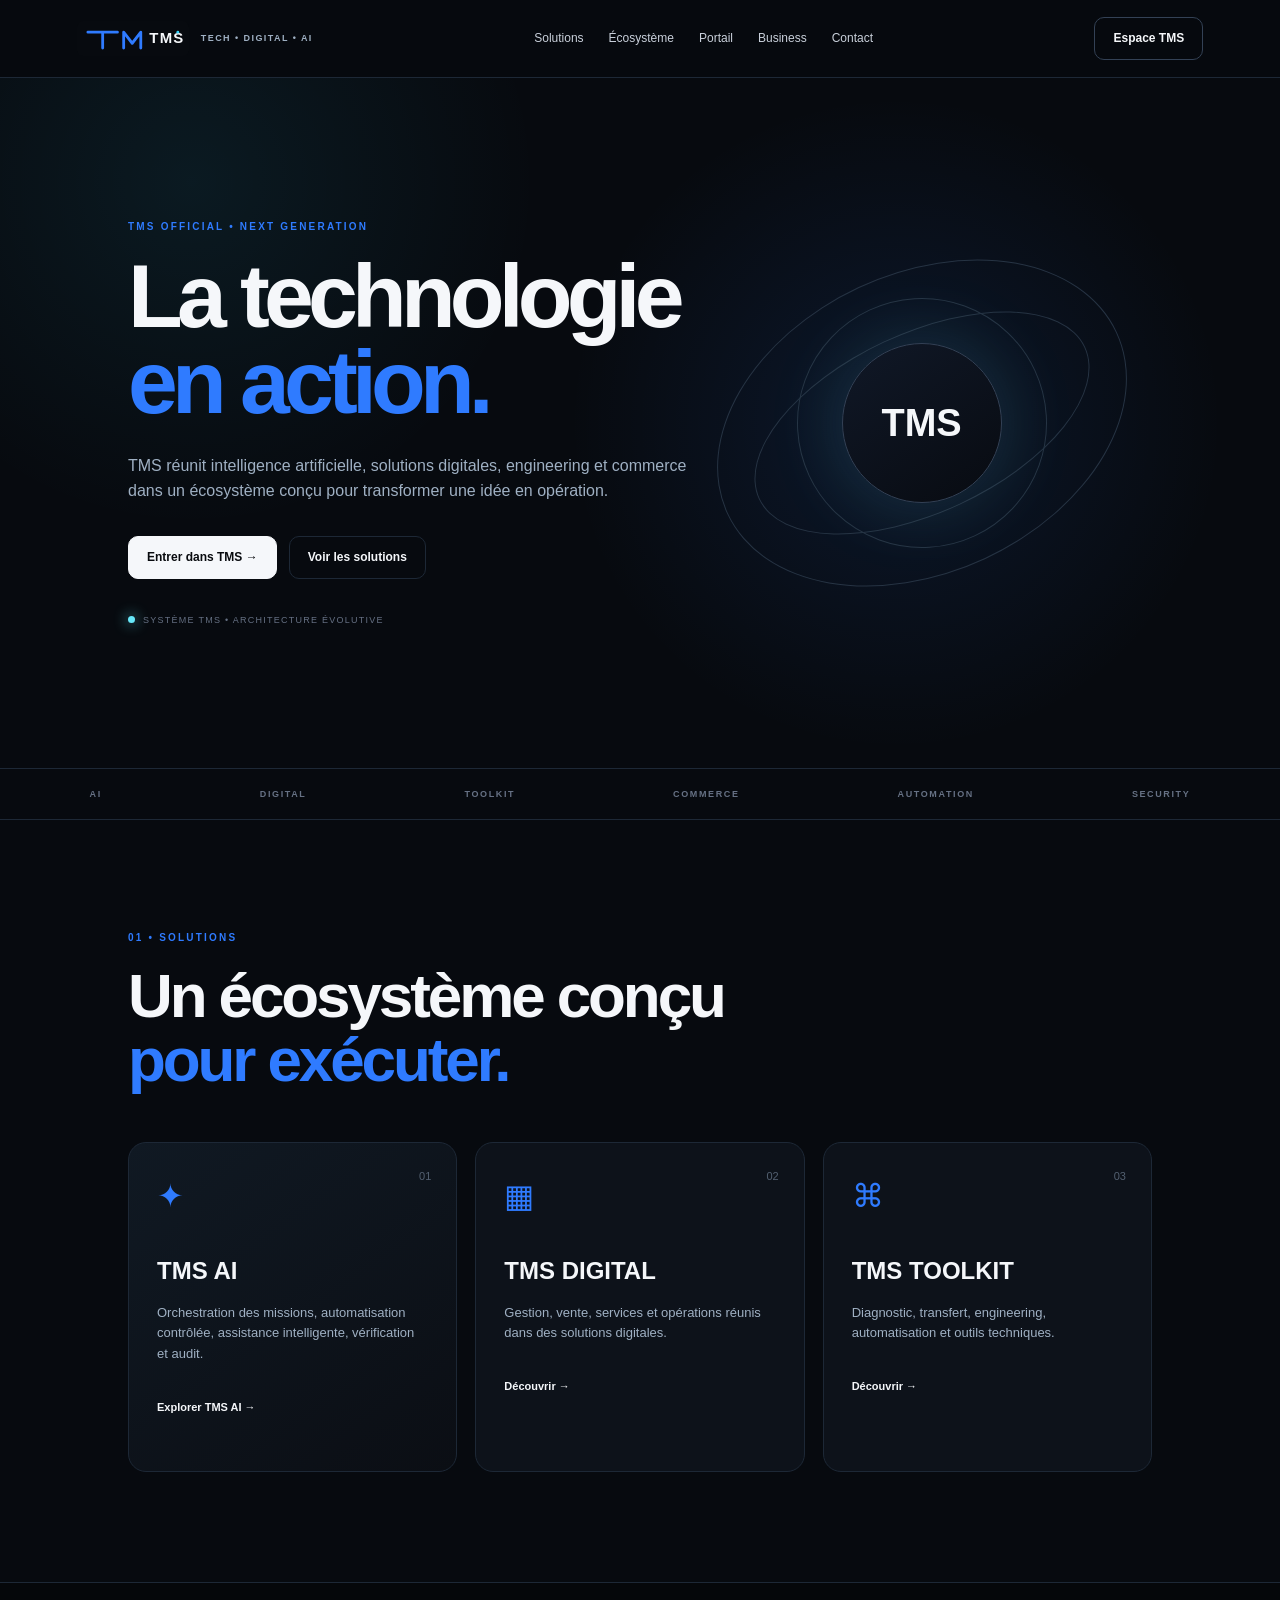
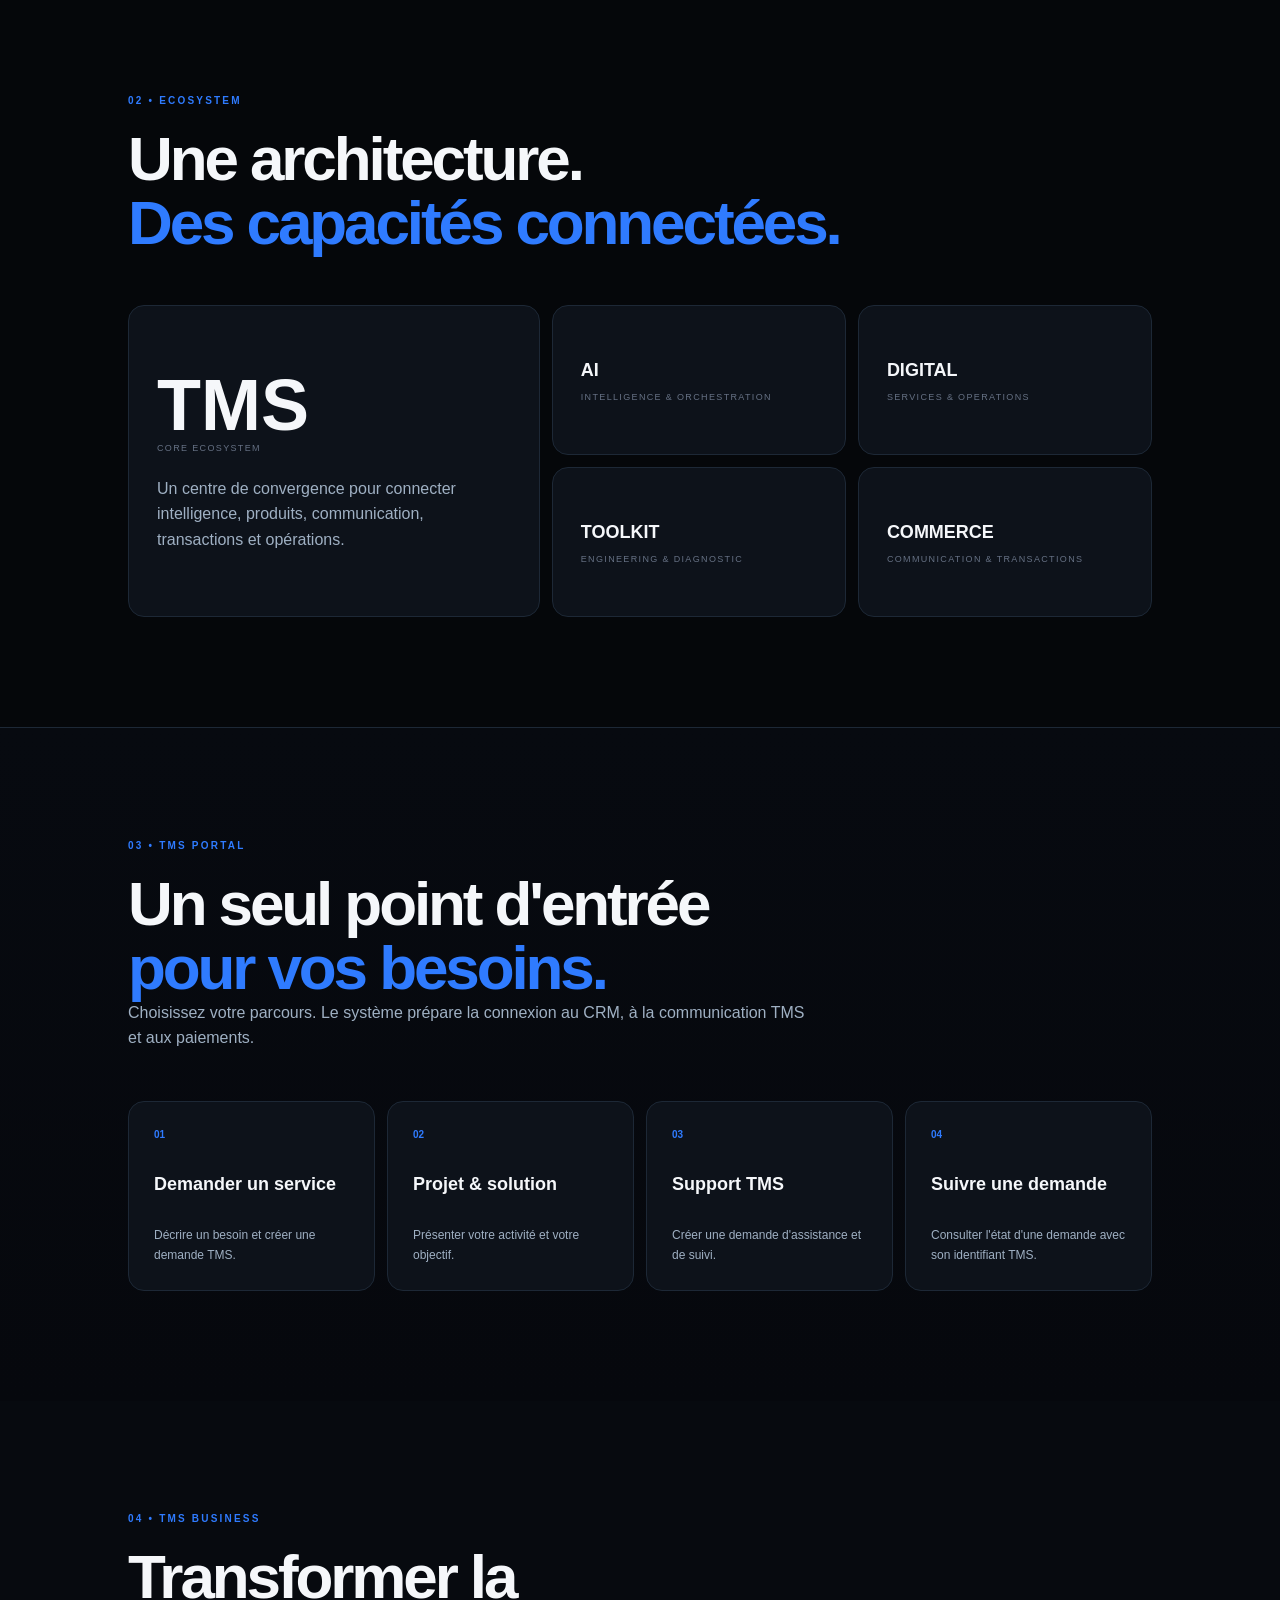
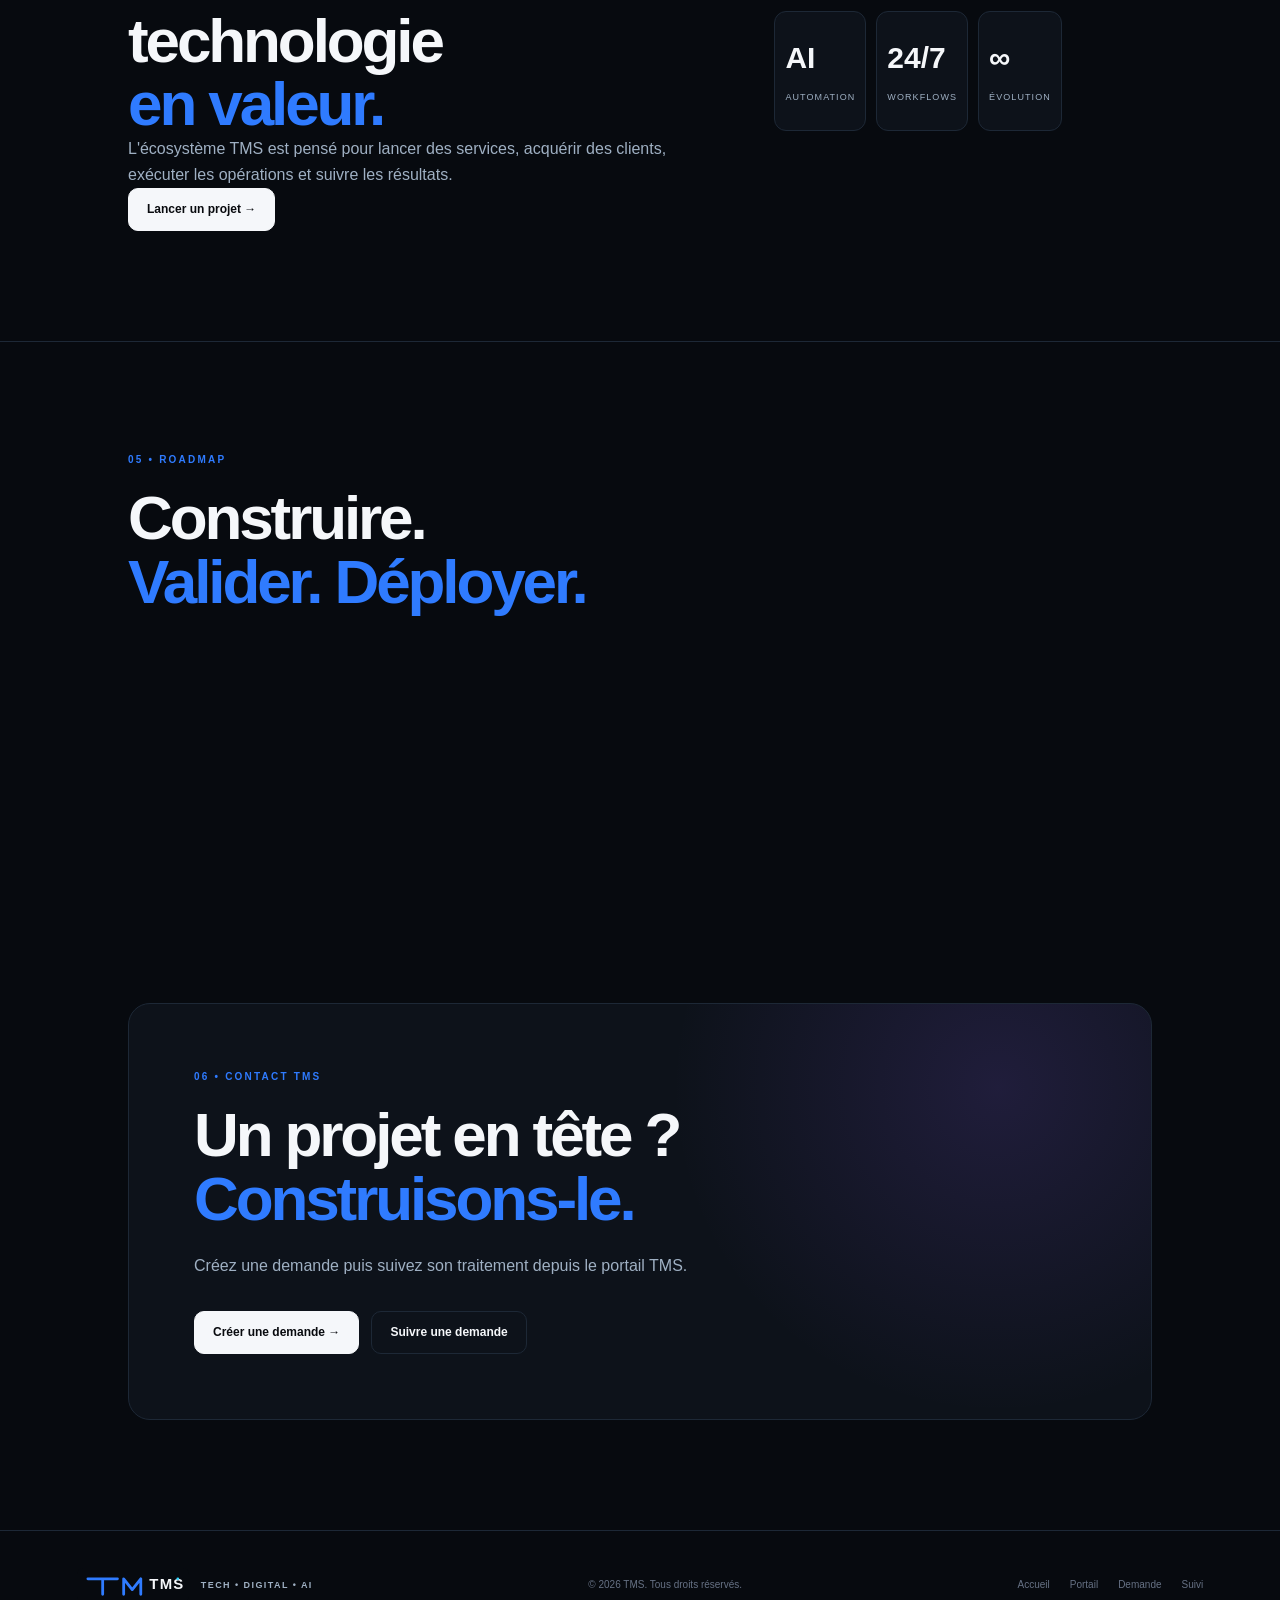
==== index.html @ e212b4f7 "Publish TMS public website" ====
<!doctype html>
<html lang="fr">
<head><meta charset="utf-8"><meta name="viewport" content="width=device-width,initial-scale=1"><meta name="description" content="TMS — technologie, intelligence artificielle, digital et opérations."><title>TMS — Official Technology Ecosystem</title><link rel="icon" href="assets/brand/tms-logo.svg" type="image/svg+xml"><link rel="stylesheet" href="css/style.css"></head>
<body>
<header class="topbar" id="top"><a class="brand" href="#accueil"><img class="brand-logo" src="assets/brand/tms-logo.svg" alt="TMS"><small>TECH • DIGITAL • AI</small></a><button class="menu" aria-label="Menu">☰</button><nav><a href="#solutions">Solutions</a><a href="#ecosystem">Écosystème</a><a href="#portal">Portail</a><a href="#business">Business</a><a href="#contact">Contact</a></nav><a class="nav-cta" href="#portal">Espace TMS</a></header>
<main>
<section id="accueil" class="hero"><div class="hero-copy"><p class="eyebrow">TMS OFFICIAL • NEXT GENERATION</p><h1>La technologie<br><em>en action.</em></h1><p class="lead">TMS réunit intelligence artificielle, solutions digitales, engineering et commerce dans un écosystème conçu pour transformer une idée en opération.</p><div class="actions"><a class="btn primary" href="#portal">Entrer dans TMS →</a><a class="btn ghost" href="#solutions">Voir les solutions</a></div><div class="status"><span></span>SYSTÈME TMS • ARCHITECTURE ÉVOLUTIVE</div></div><div class="orb"><div class="orb-core">TMS</div><div class="ring r1"></div><div class="ring r2"></div><div class="ring r3"></div></div></section>
<section class="ticker"><span>AI</span><span>DIGITAL</span><span>TOOLKIT</span><span>COMMERCE</span><span>AUTOMATION</span><span>SECURITY</span></section>
<section id="solutions" class="section"><div class="section-head"><p class="eyebrow">01 • SOLUTIONS</p><h2>Un écosystème conçu<br><em>pour exécuter.</em></h2></div><div class="cards"><article class="card featured"><span class="num">01</span><div class="icon">✦</div><h3>TMS AI</h3><p>Orchestration des missions, automatisation contrôlée, assistance intelligente, vérification et audit.</p><a href="#contact">Explorer TMS AI →</a></article><article class="card"><span class="num">02</span><div class="icon">▦</div><h3>TMS DIGITAL</h3><p>Gestion, vente, services et opérations réunis dans des solutions digitales.</p><a href="#contact">Découvrir →</a></article><article class="card"><span class="num">03</span><div class="icon">⌘</div><h3>TMS TOOLKIT</h3><p>Diagnostic, transfert, engineering, automatisation et outils techniques.</p><a href="#contact">Découvrir →</a></article></div></section>
<section id="ecosystem" class="section dark-section"><div class="section-head"><p class="eyebrow">02 • ECOSYSTEM</p><h2>Une architecture.<br><em>Des capacités connectées.</em></h2></div><div class="ecosystem-grid"><div class="eco-main"><strong>TMS</strong><span>CORE ECOSYSTEM</span><p>Un centre de convergence pour connecter intelligence, produits, communication, transactions et opérations.</p></div><div class="eco-item"><b>AI</b><span>INTELLIGENCE & ORCHESTRATION</span></div><div class="eco-item"><b>DIGITAL</b><span>SERVICES & OPERATIONS</span></div><div class="eco-item"><b>TOOLKIT</b><span>ENGINEERING & DIAGNOSTIC</span></div><div class="eco-item"><b>COMMERCE</b><span>COMMUNICATION & TRANSACTIONS</span></div></div></section>
<section id="portal" class="section portal"><div class="section-head"><p class="eyebrow">03 • TMS PORTAL</p><h2>Un seul point d'entrée<br><em>pour vos besoins.</em></h2><p class="lead">Choisissez votre parcours. Le système prépare la connexion au CRM, à la communication TMS et aux paiements.</p></div><div class="portal-grid"><a class="portal-card" href="request.html"><b>01</b><strong>Demander un service</strong><span>Décrire un besoin et créer une demande TMS.</span></a><a class="portal-card" href="request.html"><b>02</b><strong>Projet & solution</strong><span>Présenter votre activité et votre objectif.</span></a><a class="portal-card" href="request.html"><b>03</b><strong>Support TMS</strong><span>Créer une demande d'assistance et de suivi.</span></a><a class="portal-card" href="status.html"><b>04</b><strong>Suivre une demande</strong><span>Consulter l'état d'une demande avec son identifiant TMS.</span></a></div></section>
<section id="business" class="section business"><div><p class="eyebrow">04 • TMS BUSINESS</p><h2>Transformer la technologie<br><em>en valeur.</em></h2><p class="lead">L'écosystème TMS est pensé pour lancer des services, acquérir des clients, exécuter les opérations et suivre les résultats.</p><a class="btn primary" href="request.html">Lancer un projet →</a></div><div class="metrics"><div><strong>AI</strong><span>Automation</span></div><div><strong>24/7</strong><span>Workflows</span></div><div><strong>∞</strong><span>Évolution</span></div></div></section>
<section class="section roadmap"><div class="section-head"><p class="eyebrow">05 • ROADMAP</p><h2>Construire.<br><em>Valider. Déployer.</em></h2></div><div class="steps"><div><b>01</b><strong>Connecter</strong><span>Produits, services et canaux.</span></div><div><b>02</b><strong>Automatiser</strong><span>Workflows et exécution contrôlée.</span></div><div><b>03</b><strong>Monétiser</strong><span>Offres, transactions et suivi.</span></div><div><b>04</b><strong>Évoluer</strong><span>Nouvelles capacités TMS.</span></div></div></section>
<section id="contact" class="contact section"><div class="contact-box"><p class="eyebrow">06 • CONTACT TMS</p><h2>Un projet en tête ?<br><em>Construisons-le.</em></h2><p>Créez une demande puis suivez son traitement depuis le portail TMS.</p><div class="actions"><a class="btn primary" href="request.html">Créer une demande →</a><a class="btn ghost" href="status.html">Suivre une demande</a></div></div></section>
</main>
<footer><div class="brand"><img class="brand-logo" src="assets/brand/tms-logo.svg" alt="TMS"><small>TECH • DIGITAL • AI</small></div><p>© 2026 TMS. Tous droits réservés.</p><div><a href="#accueil">Accueil</a><a href="#portal">Portail</a><a href="request.html">Demande</a><a href="status.html">Suivi</a></div></footer><script src="js/app.js"></script>
</body></html>
---- css/style.css ----
:root{--bg:#070a0f;--panel:#0d121a;--text:#f5f7fa;--muted:#9fb0c3;--line:#1d2836;--accent:#2f7bff;--active:#35d6ff;--purple:#536da8}
*{box-sizing:border-box;margin:0;padding:0}html{scroll-behavior:smooth}body{font-family:Inter,Arial,sans-serif;background:var(--bg);color:var(--text);line-height:1.6}a{color:inherit;text-decoration:none}.topbar{height:78px;display:flex;align-items:center;justify-content:space-between;padding:0 6vw;border-bottom:1px solid var(--line);position:sticky;top:0;background:rgba(7,10,15,.92);backdrop-filter:blur(18px);z-index:20}.brand{display:flex;align-items:center;gap:12px;font-weight:800}.brand:before{content:'';width:34px;height:34px;border:1px solid var(--accent);border-radius:9px;background:linear-gradient(135deg,var(--accent),var(--active));box-shadow:0 0 20px rgba(47,123,255,.18)}.brand span{font-size:28px;letter-spacing:-.06em}.brand small{font-size:9px;color:var(--muted);letter-spacing:.16em}nav{display:flex;gap:25px;font-size:12px;color:#c9d0db}nav a:hover{color:var(--accent)}.nav-cta,.btn{border:1px solid var(--line);padding:11px 18px;border-radius:10px;font-size:12px;font-weight:700}.nav-cta{border-color:#334155}.menu{display:none;background:none;border:0;color:white;font-size:24px;cursor:pointer}.hero{min-height:690px;display:grid;grid-template-columns:1.1fr .9fr;align-items:center;padding:80px 10vw;overflow:hidden;background:radial-gradient(circle at 70% 50%,rgba(47,123,255,.12),transparent 34%),radial-gradient(circle at 15% 15%,rgba(53,214,255,.08),transparent 28%)}.eyebrow{font-size:10px;font-weight:800;letter-spacing:.22em;color:var(--accent);margin-bottom:18px}.hero h1{font-size:clamp(54px,7vw,94px);line-height:.96;letter-spacing:-.065em;margin-bottom:28px}.hero h1 em,h2 em{font-style:normal;color:var(--accent)}.lead{max-width:680px;color:var(--muted);font-size:16px}.actions{display:flex;gap:12px;margin-top:32px}.btn{display:inline-block}.primary{background:var(--text);color:#080a0e;border-color:var(--text)}.ghost{color:var(--text)}.status{margin-top:34px;color:#667184;font-size:9px;letter-spacing:.14em}.status span{display:inline-block;width:7px;height:7px;border-radius:50%;background:#67e8f9;margin-right:8px;box-shadow:0 0 14px #67e8f9}.orb{height:430px;position:relative;display:grid;place-items:center}.orb-core{width:160px;height:160px;border-radius:50%;display:grid;place-items:center;background:linear-gradient(145deg,#101827,#080b11);border:1px solid #334155;box-shadow:0 0 80px rgba(103,232,249,.16);font-size:38px;font-weight:800;z-index:3}.ring{position:absolute;border:1px solid #263343;border-radius:50%;transform:rotate(-25deg)}.r1{width:250px;height:250px}.r2{width:360px;height:180px}.r3{width:430px;height:300px}.ticker{border-block:1px solid var(--line);padding:18px 7vw;display:flex;justify-content:space-between;color:#667184;font-size:9px;font-weight:800;letter-spacing:.18em}.section{padding:110px 10vw}.section-head{margin-bottom:50px}.section h2{font-size:clamp(38px,5vw,62px);line-height:1.03;letter-spacing:-.05em}.cards{display:grid;grid-template-columns:repeat(3,1fr);gap:18px}.card{min-height:330px;padding:28px;border:1px solid var(--line);background:var(--panel);border-radius:18px;position:relative;transition:.25s}.card:hover,.portal-card:hover{transform:translateY(-6px);border-color:#3b4a5e}.card.featured{background:linear-gradient(145deg,#101923,#0b0e14)}.num{position:absolute;right:25px;top:25px;color:#536071;font-size:11px}.icon{font-size:32px;color:var(--accent);margin-bottom:30px}.card h3{font-size:24px;margin-bottom:12px}.card p{color:var(--muted);font-size:13px;margin-bottom:28px}.card a{font-size:11px;font-weight:700}.dark-section{background:#05070a;border-block:1px solid var(--line)}.ecosystem-grid{display:grid;grid-template-columns:1.4fr 1fr 1fr;gap:12px}.eco-main,.eco-item{border:1px solid var(--line);background:var(--panel);padding:28px;border-radius:16px;min-height:150px}.eco-main{grid-row:span 2;display:flex;flex-direction:column;justify-content:center}.eco-main strong{font-size:72px;line-height:1}.eco-main span,.eco-item span{font-size:9px;letter-spacing:.15em;color:#667184}.eco-main p{color:var(--muted);margin-top:20px}.eco-item{display:flex;flex-direction:column;justify-content:center}.eco-item b{font-size:18px;margin-bottom:5px}.portal{background:linear-gradient(180deg,#070a10,#06080d)}.portal-grid{display:grid;grid-template-columns:repeat(4,1fr);gap:12px}.portal-card{min-height:190px;padding:25px;border:1px solid var(--line);border-radius:16px;background:var(--panel);display:flex;flex-direction:column;justify-content:space-between;transition:.25s}.portal-card b{font-size:10px;color:var(--accent)}.portal-card strong{font-size:18px}.portal-card span{font-size:12px;color:var(--muted)}
.business{display:grid;grid-template-columns:1.2fr .8fr;gap:80px;align-items:center}.metrics{display:grid;grid-template-columns:repeat(3,1fr);gap:10px}.metrics div{padding:25px 10px;border-top:1px solid var(--line)}.metrics strong{display:block;font-size:30px}.metrics span,.steps span{font-size:9px;color:var(--muted);text-transform:uppercase;letter-spacing:.12em}.roadmap{border-top:1px solid var(--line)}.steps{display:grid;grid-template-columns:repeat(4,1fr);gap:12px}.steps div{min-height:160px;padding:24px;border:1px solid var(--line);border-radius:15px;background:var(--panel);display:flex;flex-direction:column;justify-content:space-between}.steps b{color:var(--accent);font-size:11px}.steps strong{font-size:20px}.contact{padding-top:70px}.contact-box{border:1px solid var(--line);border-radius:22px;padding:65px;background:radial-gradient(circle at 85% 20%,rgba(139,92,246,.15),transparent 35%),var(--panel)}.contact-box p:not(.eyebrow){max-width:650px;color:var(--muted);margin:22px 0 4px}footer{border-top:1px solid var(--line);padding:35px 6vw;display:flex;align-items:center;justify-content:space-between;color:#667184;font-size:10px}footer div:last-child{display:flex;gap:20px}@media(max-width:950px){nav{gap:14px}.portal-grid{grid-template-columns:repeat(2,1fr)}}@media(max-width:850px){.topbar{padding:0 5vw}.menu{display:block}nav,.nav-cta{display:none}.hero{grid-template-columns:1fr;padding:65px 7vw;min-height:auto}.orb{height:320px;order:-1}.orb-core{width:125px;height:125px;font-size:30px}.r1{width:190px;height:190px}.r2{width:280px;height:140px}.r3{width:330px;height:220px}.ticker{overflow:hidden;gap:30px;justify-content:flex-start;white-space:nowrap}.section{padding:80px 7vw}.cards,.ecosystem-grid,.business,.steps,.portal-grid{grid-template-columns:1fr}.eco-main{grid-row:auto}.metrics{margin-top:20px}.contact-box{padding:40px 28px}footer{flex-direction:column;gap:20px;text-align:center}}.scroll-progress{position:fixed;top:0;left:0;height:2px;width:0;background:var(--accent);z-index:100;box-shadow:0 0 12px rgba(103,232,249,.7)}.card,.eco-item,.eco-main,.portal-card,.steps div,.contact-box{opacity:0;transform:translateY(18px);transition:opacity .6s ease,transform .6s ease}.visible{opacity:1;transform:translateY(0)}.request-page{max-width:980px;margin:auto;min-height:calc(100vh - 78px)}.request-page h1{font-size:clamp(48px,7vw,80px);line-height:.98;letter-spacing:-.06em;margin-bottom:22px}.request-form{max-width:700px;display:grid;gap:18px}.request-form label{display:grid;gap:8px;color:#cbd5e1;font-size:12px;font-weight:700}.request-form input,.request-form select,.request-form textarea{width:100%;border:1px solid var(--line);background:#090d14;color:var(--text);border-radius:12px;padding:14px;font:inherit;outline:none}.request-form input:focus,.request-form select:focus,.request-form textarea:focus{border-color:var(--accent)}.request-form button{justify-self:start;cursor:pointer}.form-status{min-height:24px;color:var(--muted);font-size:12px}.form-status.success{color:var(--accent)}.portal-card p{color:var(--muted);font-size:12px;margin:8px 0}.portal-card small{color:#667184;font-size:9px}
.form-card{border:1px solid var(--line);background:var(--panel);border-radius:16px;padding:24px;display:grid;gap:16px}.form-card label{display:grid;gap:8px;color:#cbd5e1;font-size:12px;font-weight:700}.form-card input{width:100%;border:1px solid var(--line);background:#090d14;color:var(--text);border-radius:12px;padding:14px;font:inherit;outline:none}.form-card input:focus{border-color:var(--accent)}.form-card button{justify-self:start;cursor:pointer}.form-card p{color:var(--muted);font-size:12px;min-height:20px}
.metrics{grid-template-columns:repeat(6,1fr)}.metrics div{padding:22px 10px;border:1px solid var(--line);border-radius:12px;background:var(--panel)}.mission-proof{font-size:10px}.proof{display:block;white-space:pre-wrap;max-height:260px;overflow:auto;color:#9fb0c3;font:10px/1.5 ui-monospace,SFMono-Regular,Consolas,monospace;background:#070a0f;border:1px solid var(--line);border-radius:10px;padding:12px;min-height:0}.mission-proof+.proof:empty{display:none}@media(max-width:950px){.metrics{grid-template-columns:repeat(3,1fr)}}@media(max-width:600px){.metrics{grid-template-columns:repeat(2,1fr)}}
.brand:before{display:none!important}.brand-logo{width:112px;height:38px;object-fit:contain;display:block;border-radius:8px}
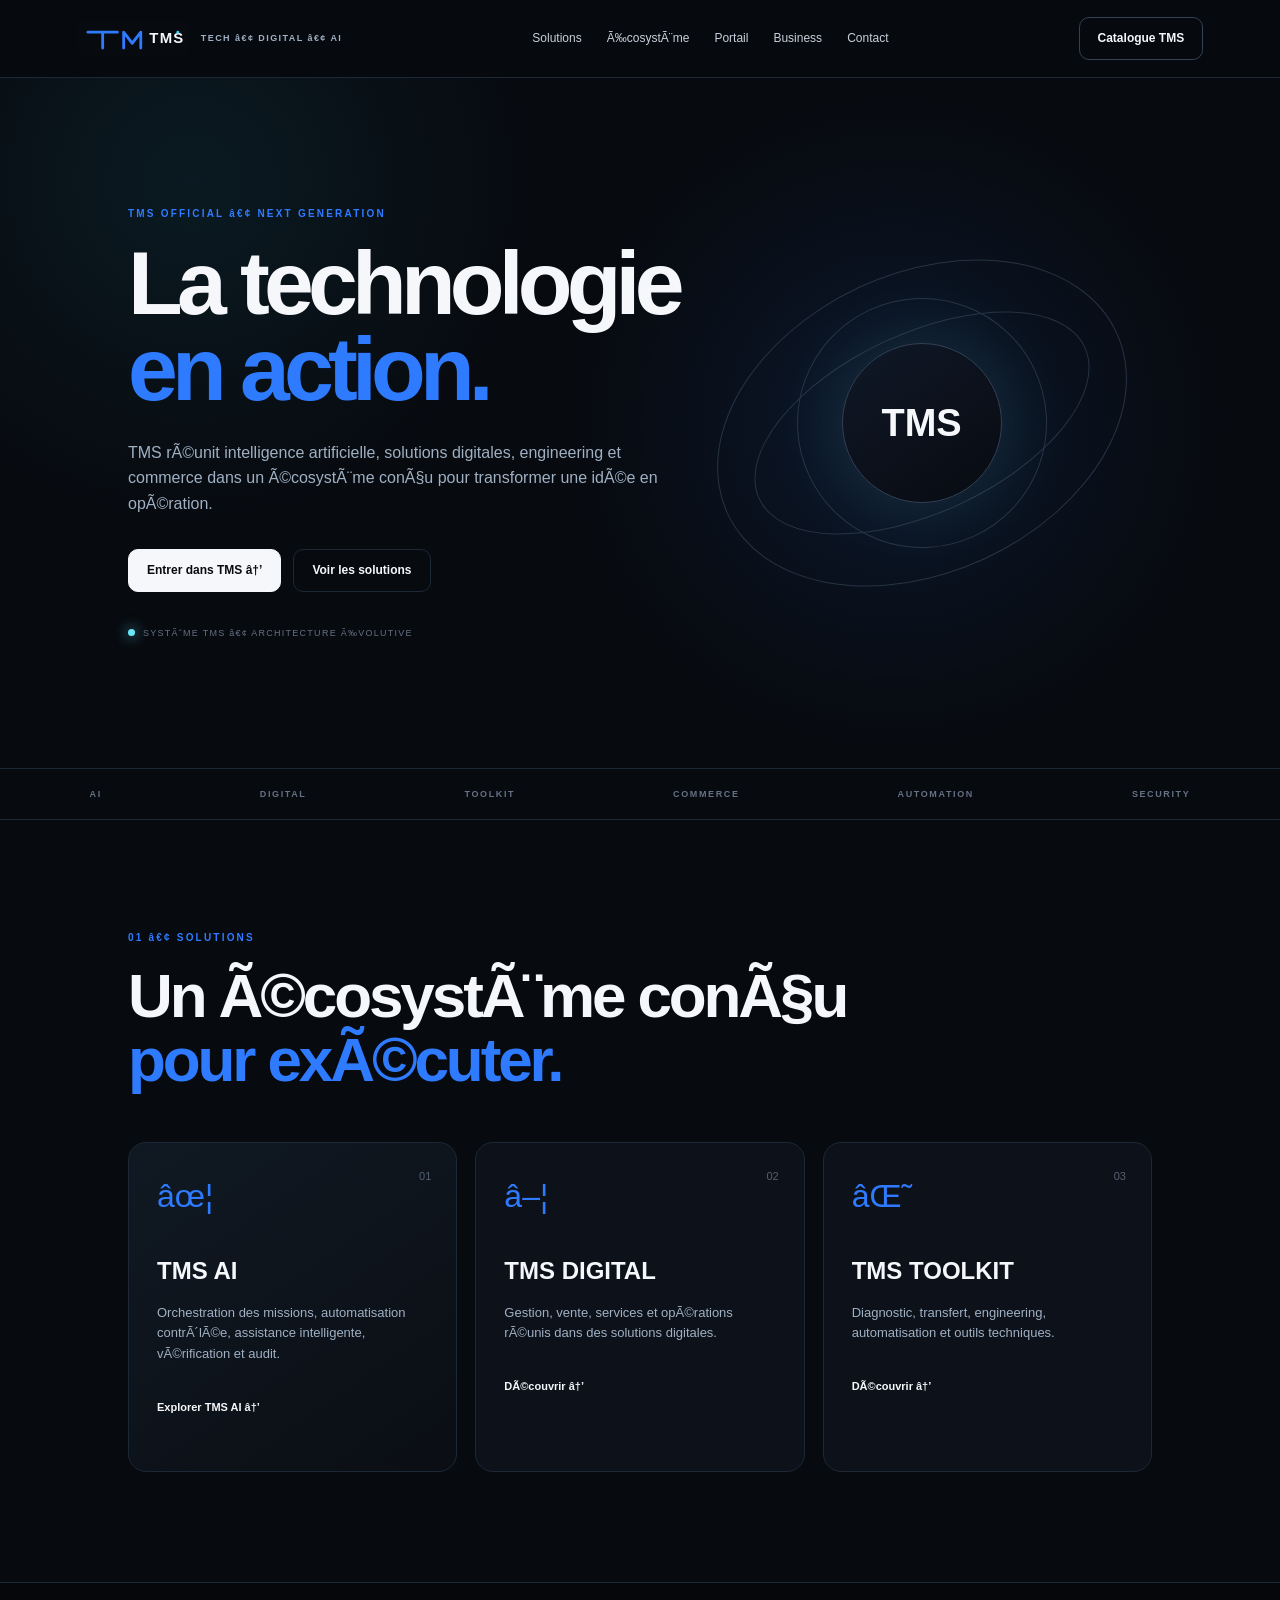
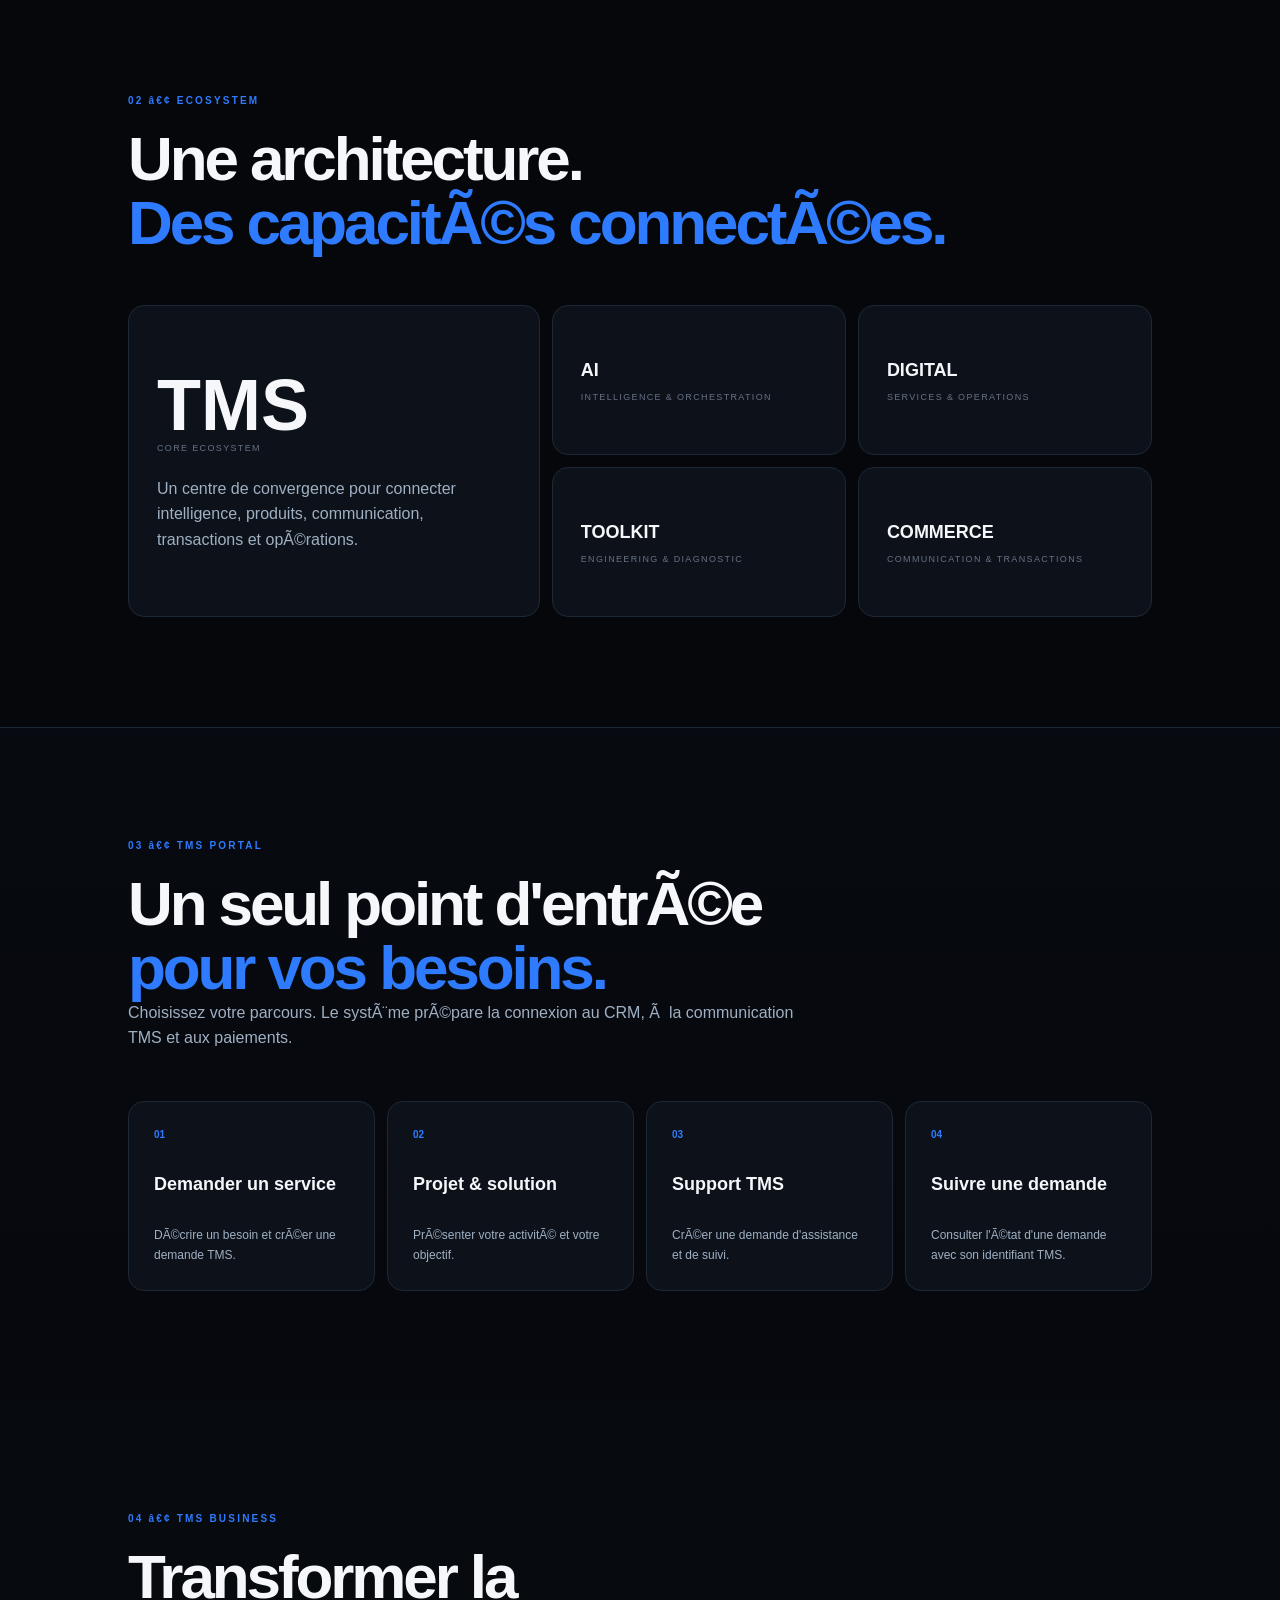
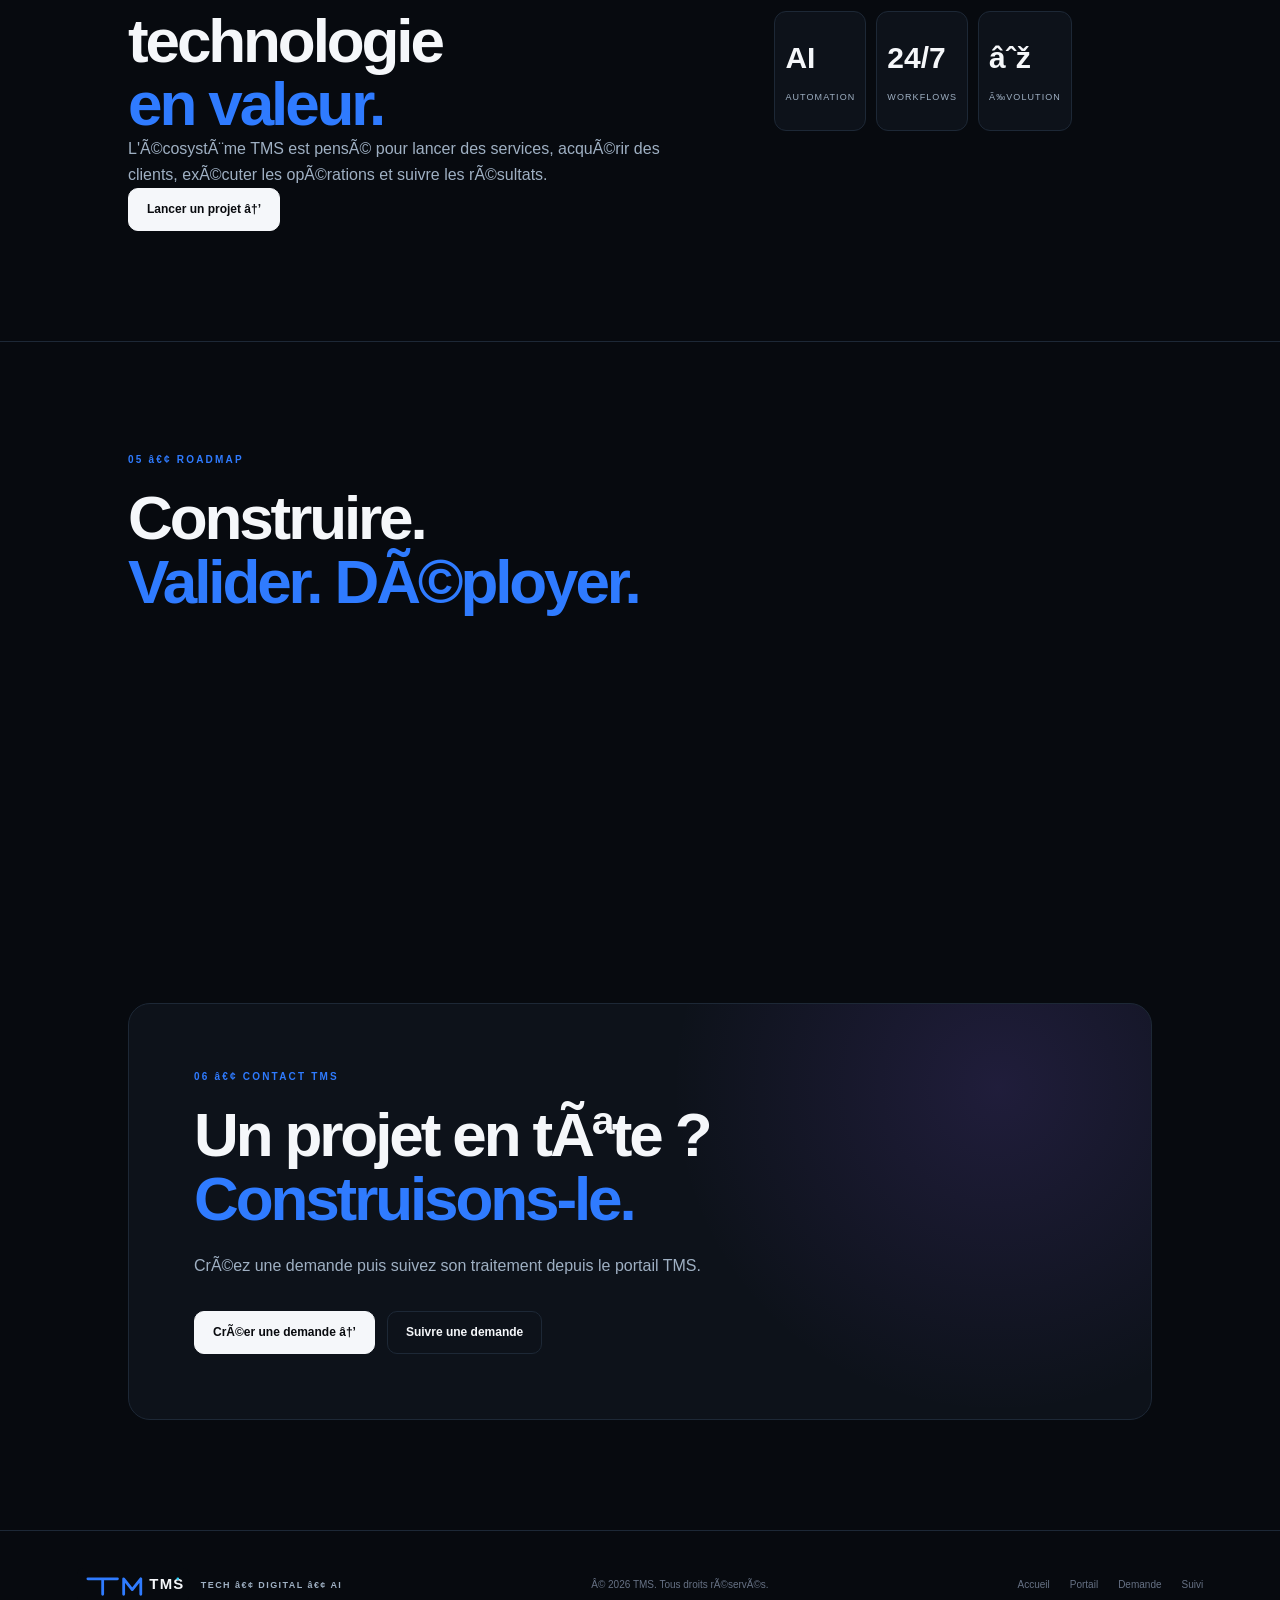
==== commit c1b5c8f4: "Publish TMS commercial catalog" ====
--- a/index.html
+++ b/index.html
@@ -1,17 +1,17 @@
-<!doctype html>
+﻿<!doctype html>
 <html lang="fr">
-<head><meta charset="utf-8"><meta name="viewport" content="width=device-width,initial-scale=1"><meta name="description" content="TMS — technologie, intelligence artificielle, digital et opérations."><title>TMS — Official Technology Ecosystem</title><link rel="icon" href="assets/brand/tms-logo.svg" type="image/svg+xml"><link rel="stylesheet" href="css/style.css"></head>
+<head><meta charset="utf-8"><meta name="viewport" content="width=device-width,initial-scale=1"><meta name="description" content="TMS â€” technologie, intelligence artificielle, digital et opÃ©rations."><title>TMS â€” Official Technology Ecosystem</title><link rel="icon" href="assets/brand/tms-logo.svg" type="image/svg+xml"><link rel="stylesheet" href="css/style.css"></head>
 <body>
-<header class="topbar" id="top"><a class="brand" href="#accueil"><img class="brand-logo" src="assets/brand/tms-logo.svg" alt="TMS"><small>TECH • DIGITAL • AI</small></a><button class="menu" aria-label="Menu">☰</button><nav><a href="#solutions">Solutions</a><a href="#ecosystem">Écosystème</a><a href="#portal">Portail</a><a href="#business">Business</a><a href="#contact">Contact</a></nav><a class="nav-cta" href="#portal">Espace TMS</a></header>
+<header class="topbar" id="top"><a class="brand" href="#accueil"><img class="brand-logo" src="assets/brand/tms-logo.svg" alt="TMS"><small>TECH â€¢ DIGITAL â€¢ AI</small></a><button class="menu" aria-label="Menu">â˜°</button><nav><a href="#solutions">Solutions</a><a href="#ecosystem">Ã‰cosystÃ¨me</a><a href="#portal">Portail</a><a href="#business">Business</a><a href="#contact">Contact</a></nav><a class="nav-cta" href="catalog.html">Catalogue TMS</a></header>
 <main>
-<section id="accueil" class="hero"><div class="hero-copy"><p class="eyebrow">TMS OFFICIAL • NEXT GENERATION</p><h1>La technologie<br><em>en action.</em></h1><p class="lead">TMS réunit intelligence artificielle, solutions digitales, engineering et commerce dans un écosystème conçu pour transformer une idée en opération.</p><div class="actions"><a class="btn primary" href="#portal">Entrer dans TMS →</a><a class="btn ghost" href="#solutions">Voir les solutions</a></div><div class="status"><span></span>SYSTÈME TMS • ARCHITECTURE ÉVOLUTIVE</div></div><div class="orb"><div class="orb-core">TMS</div><div class="ring r1"></div><div class="ring r2"></div><div class="ring r3"></div></div></section>
+<section id="accueil" class="hero"><div class="hero-copy"><p class="eyebrow">TMS OFFICIAL â€¢ NEXT GENERATION</p><h1>La technologie<br><em>en action.</em></h1><p class="lead">TMS rÃ©unit intelligence artificielle, solutions digitales, engineering et commerce dans un Ã©cosystÃ¨me conÃ§u pour transformer une idÃ©e en opÃ©ration.</p><div class="actions"><a class="btn primary" href="#portal">Entrer dans TMS â†’</a><a class="btn ghost" href="#solutions">Voir les solutions</a></div><div class="status"><span></span>SYSTÃˆME TMS â€¢ ARCHITECTURE Ã‰VOLUTIVE</div></div><div class="orb"><div class="orb-core">TMS</div><div class="ring r1"></div><div class="ring r2"></div><div class="ring r3"></div></div></section>
 <section class="ticker"><span>AI</span><span>DIGITAL</span><span>TOOLKIT</span><span>COMMERCE</span><span>AUTOMATION</span><span>SECURITY</span></section>
-<section id="solutions" class="section"><div class="section-head"><p class="eyebrow">01 • SOLUTIONS</p><h2>Un écosystème conçu<br><em>pour exécuter.</em></h2></div><div class="cards"><article class="card featured"><span class="num">01</span><div class="icon">✦</div><h3>TMS AI</h3><p>Orchestration des missions, automatisation contrôlée, assistance intelligente, vérification et audit.</p><a href="#contact">Explorer TMS AI →</a></article><article class="card"><span class="num">02</span><div class="icon">▦</div><h3>TMS DIGITAL</h3><p>Gestion, vente, services et opérations réunis dans des solutions digitales.</p><a href="#contact">Découvrir →</a></article><article class="card"><span class="num">03</span><div class="icon">⌘</div><h3>TMS TOOLKIT</h3><p>Diagnostic, transfert, engineering, automatisation et outils techniques.</p><a href="#contact">Découvrir →</a></article></div></section>
-<section id="ecosystem" class="section dark-section"><div class="section-head"><p class="eyebrow">02 • ECOSYSTEM</p><h2>Une architecture.<br><em>Des capacités connectées.</em></h2></div><div class="ecosystem-grid"><div class="eco-main"><strong>TMS</strong><span>CORE ECOSYSTEM</span><p>Un centre de convergence pour connecter intelligence, produits, communication, transactions et opérations.</p></div><div class="eco-item"><b>AI</b><span>INTELLIGENCE & ORCHESTRATION</span></div><div class="eco-item"><b>DIGITAL</b><span>SERVICES & OPERATIONS</span></div><div class="eco-item"><b>TOOLKIT</b><span>ENGINEERING & DIAGNOSTIC</span></div><div class="eco-item"><b>COMMERCE</b><span>COMMUNICATION & TRANSACTIONS</span></div></div></section>
-<section id="portal" class="section portal"><div class="section-head"><p class="eyebrow">03 • TMS PORTAL</p><h2>Un seul point d'entrée<br><em>pour vos besoins.</em></h2><p class="lead">Choisissez votre parcours. Le système prépare la connexion au CRM, à la communication TMS et aux paiements.</p></div><div class="portal-grid"><a class="portal-card" href="request.html"><b>01</b><strong>Demander un service</strong><span>Décrire un besoin et créer une demande TMS.</span></a><a class="portal-card" href="request.html"><b>02</b><strong>Projet & solution</strong><span>Présenter votre activité et votre objectif.</span></a><a class="portal-card" href="request.html"><b>03</b><strong>Support TMS</strong><span>Créer une demande d'assistance et de suivi.</span></a><a class="portal-card" href="status.html"><b>04</b><strong>Suivre une demande</strong><span>Consulter l'état d'une demande avec son identifiant TMS.</span></a></div></section>
-<section id="business" class="section business"><div><p class="eyebrow">04 • TMS BUSINESS</p><h2>Transformer la technologie<br><em>en valeur.</em></h2><p class="lead">L'écosystème TMS est pensé pour lancer des services, acquérir des clients, exécuter les opérations et suivre les résultats.</p><a class="btn primary" href="request.html">Lancer un projet →</a></div><div class="metrics"><div><strong>AI</strong><span>Automation</span></div><div><strong>24/7</strong><span>Workflows</span></div><div><strong>∞</strong><span>Évolution</span></div></div></section>
-<section class="section roadmap"><div class="section-head"><p class="eyebrow">05 • ROADMAP</p><h2>Construire.<br><em>Valider. Déployer.</em></h2></div><div class="steps"><div><b>01</b><strong>Connecter</strong><span>Produits, services et canaux.</span></div><div><b>02</b><strong>Automatiser</strong><span>Workflows et exécution contrôlée.</span></div><div><b>03</b><strong>Monétiser</strong><span>Offres, transactions et suivi.</span></div><div><b>04</b><strong>Évoluer</strong><span>Nouvelles capacités TMS.</span></div></div></section>
-<section id="contact" class="contact section"><div class="contact-box"><p class="eyebrow">06 • CONTACT TMS</p><h2>Un projet en tête ?<br><em>Construisons-le.</em></h2><p>Créez une demande puis suivez son traitement depuis le portail TMS.</p><div class="actions"><a class="btn primary" href="request.html">Créer une demande →</a><a class="btn ghost" href="status.html">Suivre une demande</a></div></div></section>
+<section id="solutions" class="section"><div class="section-head"><p class="eyebrow">01 â€¢ SOLUTIONS</p><h2>Un Ã©cosystÃ¨me conÃ§u<br><em>pour exÃ©cuter.</em></h2></div><div class="cards"><article class="card featured"><span class="num">01</span><div class="icon">âœ¦</div><h3>TMS AI</h3><p>Orchestration des missions, automatisation contrÃ´lÃ©e, assistance intelligente, vÃ©rification et audit.</p><a href="#contact">Explorer TMS AI â†’</a></article><article class="card"><span class="num">02</span><div class="icon">â–¦</div><h3>TMS DIGITAL</h3><p>Gestion, vente, services et opÃ©rations rÃ©unis dans des solutions digitales.</p><a href="#contact">DÃ©couvrir â†’</a></article><article class="card"><span class="num">03</span><div class="icon">âŒ˜</div><h3>TMS TOOLKIT</h3><p>Diagnostic, transfert, engineering, automatisation et outils techniques.</p><a href="#contact">DÃ©couvrir â†’</a></article></div></section>
+<section id="ecosystem" class="section dark-section"><div class="section-head"><p class="eyebrow">02 â€¢ ECOSYSTEM</p><h2>Une architecture.<br><em>Des capacitÃ©s connectÃ©es.</em></h2></div><div class="ecosystem-grid"><div class="eco-main"><strong>TMS</strong><span>CORE ECOSYSTEM</span><p>Un centre de convergence pour connecter intelligence, produits, communication, transactions et opÃ©rations.</p></div><div class="eco-item"><b>AI</b><span>INTELLIGENCE & ORCHESTRATION</span></div><div class="eco-item"><b>DIGITAL</b><span>SERVICES & OPERATIONS</span></div><div class="eco-item"><b>TOOLKIT</b><span>ENGINEERING & DIAGNOSTIC</span></div><div class="eco-item"><b>COMMERCE</b><span>COMMUNICATION & TRANSACTIONS</span></div></div></section>
+<section id="portal" class="section portal"><div class="section-head"><p class="eyebrow">03 â€¢ TMS PORTAL</p><h2>Un seul point d'entrÃ©e<br><em>pour vos besoins.</em></h2><p class="lead">Choisissez votre parcours. Le systÃ¨me prÃ©pare la connexion au CRM, Ã  la communication TMS et aux paiements.</p></div><div class="portal-grid"><a class="portal-card" href="request.html"><b>01</b><strong>Demander un service</strong><span>DÃ©crire un besoin et crÃ©er une demande TMS.</span></a><a class="portal-card" href="request.html"><b>02</b><strong>Projet & solution</strong><span>PrÃ©senter votre activitÃ© et votre objectif.</span></a><a class="portal-card" href="request.html"><b>03</b><strong>Support TMS</strong><span>CrÃ©er une demande d'assistance et de suivi.</span></a><a class="portal-card" href="status.html"><b>04</b><strong>Suivre une demande</strong><span>Consulter l'Ã©tat d'une demande avec son identifiant TMS.</span></a></div></section>
+<section id="business" class="section business"><div><p class="eyebrow">04 â€¢ TMS BUSINESS</p><h2>Transformer la technologie<br><em>en valeur.</em></h2><p class="lead">L'Ã©cosystÃ¨me TMS est pensÃ© pour lancer des services, acquÃ©rir des clients, exÃ©cuter les opÃ©rations et suivre les rÃ©sultats.</p><a class="btn primary" href="request.html">Lancer un projet â†’</a></div><div class="metrics"><div><strong>AI</strong><span>Automation</span></div><div><strong>24/7</strong><span>Workflows</span></div><div><strong>âˆž</strong><span>Ã‰volution</span></div></div></section>
+<section class="section roadmap"><div class="section-head"><p class="eyebrow">05 â€¢ ROADMAP</p><h2>Construire.<br><em>Valider. DÃ©ployer.</em></h2></div><div class="steps"><div><b>01</b><strong>Connecter</strong><span>Produits, services et canaux.</span></div><div><b>02</b><strong>Automatiser</strong><span>Workflows et exÃ©cution contrÃ´lÃ©e.</span></div><div><b>03</b><strong>MonÃ©tiser</strong><span>Offres, transactions et suivi.</span></div><div><b>04</b><strong>Ã‰voluer</strong><span>Nouvelles capacitÃ©s TMS.</span></div></div></section>
+<section id="contact" class="contact section"><div class="contact-box"><p class="eyebrow">06 â€¢ CONTACT TMS</p><h2>Un projet en tÃªte ?<br><em>Construisons-le.</em></h2><p>CrÃ©ez une demande puis suivez son traitement depuis le portail TMS.</p><div class="actions"><a class="btn primary" href="request.html">CrÃ©er une demande â†’</a><a class="btn ghost" href="status.html">Suivre une demande</a></div></div></section>
 </main>
-<footer><div class="brand"><img class="brand-logo" src="assets/brand/tms-logo.svg" alt="TMS"><small>TECH • DIGITAL • AI</small></div><p>© 2026 TMS. Tous droits réservés.</p><div><a href="#accueil">Accueil</a><a href="#portal">Portail</a><a href="request.html">Demande</a><a href="status.html">Suivi</a></div></footer><script src="js/app.js"></script>
-</body></html>+<footer><div class="brand"><img class="brand-logo" src="assets/brand/tms-logo.svg" alt="TMS"><small>TECH â€¢ DIGITAL â€¢ AI</small></div><p>Â© 2026 TMS. Tous droits rÃ©servÃ©s.</p><div><a href="#accueil">Accueil</a><a href="#portal">Portail</a><a href="request.html">Demande</a><a href="status.html">Suivi</a></div></footer><script src="js/app.js"></script>
+</body></html>
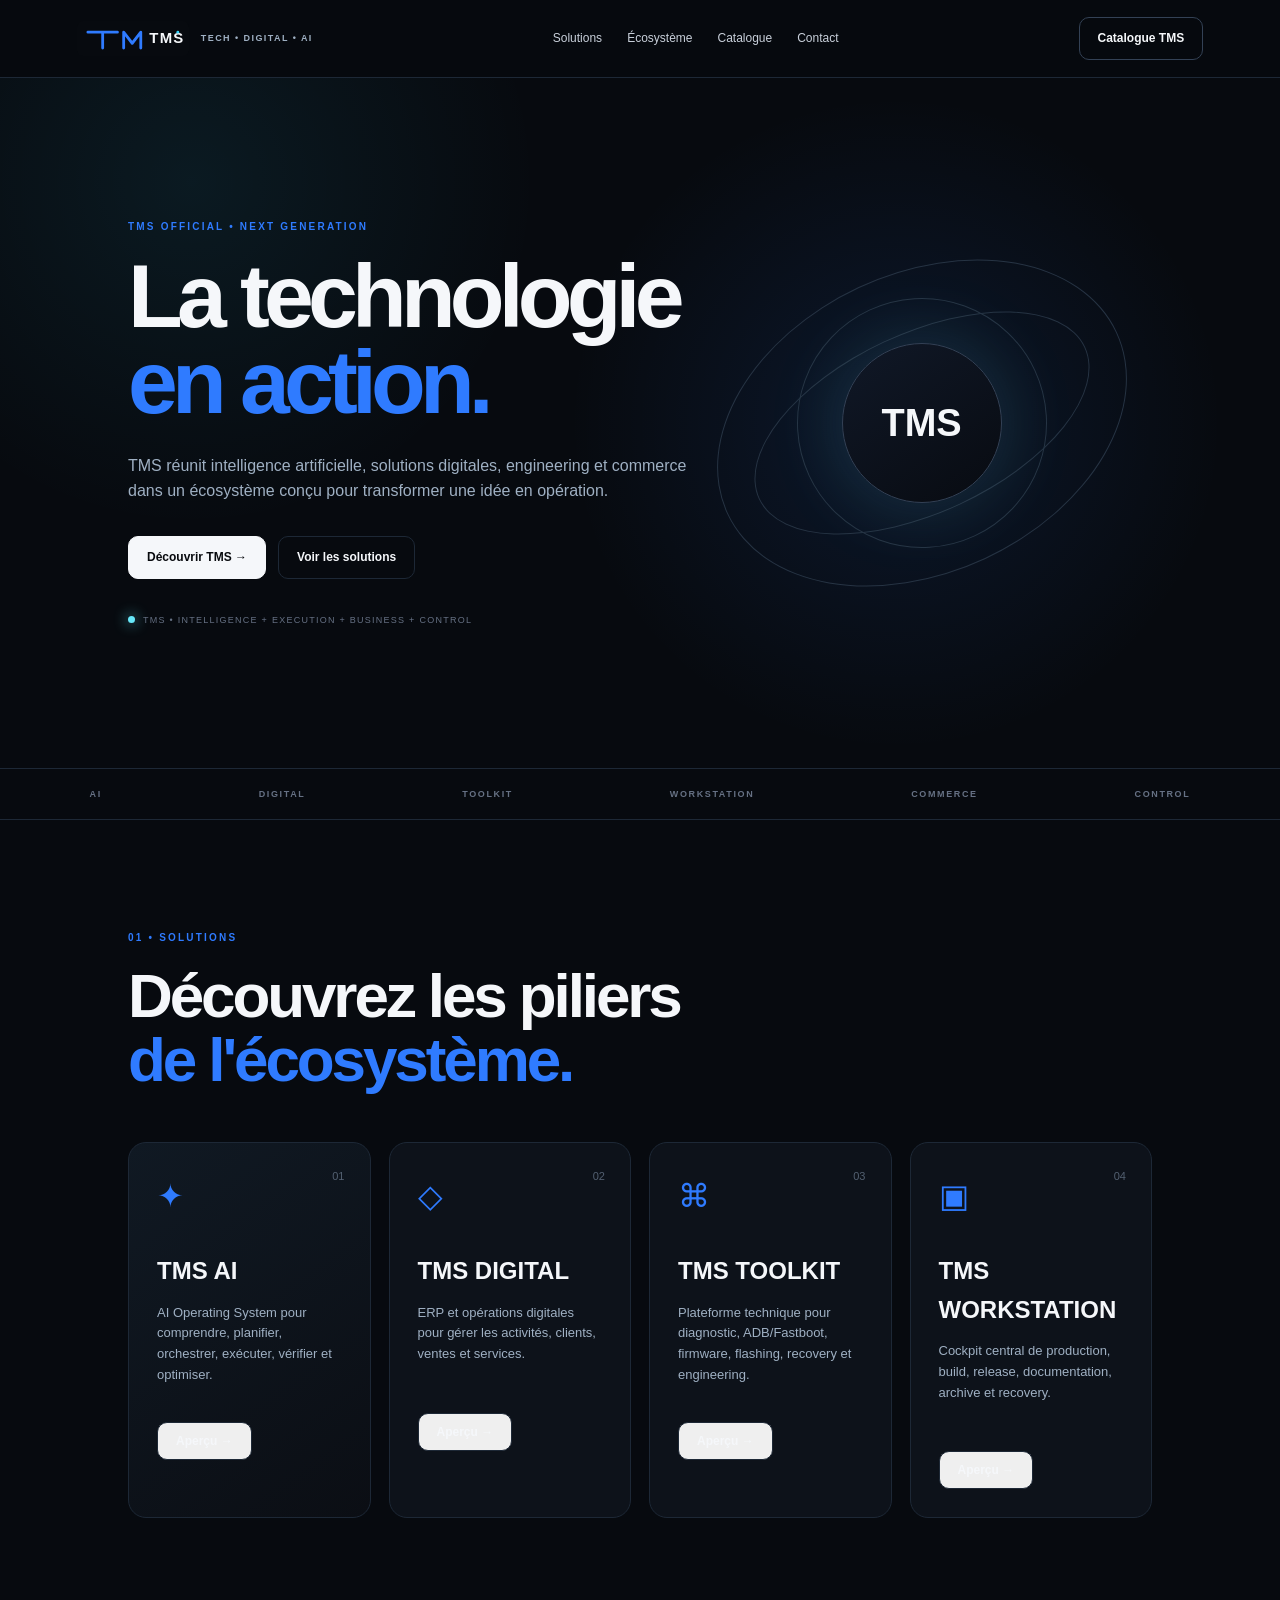
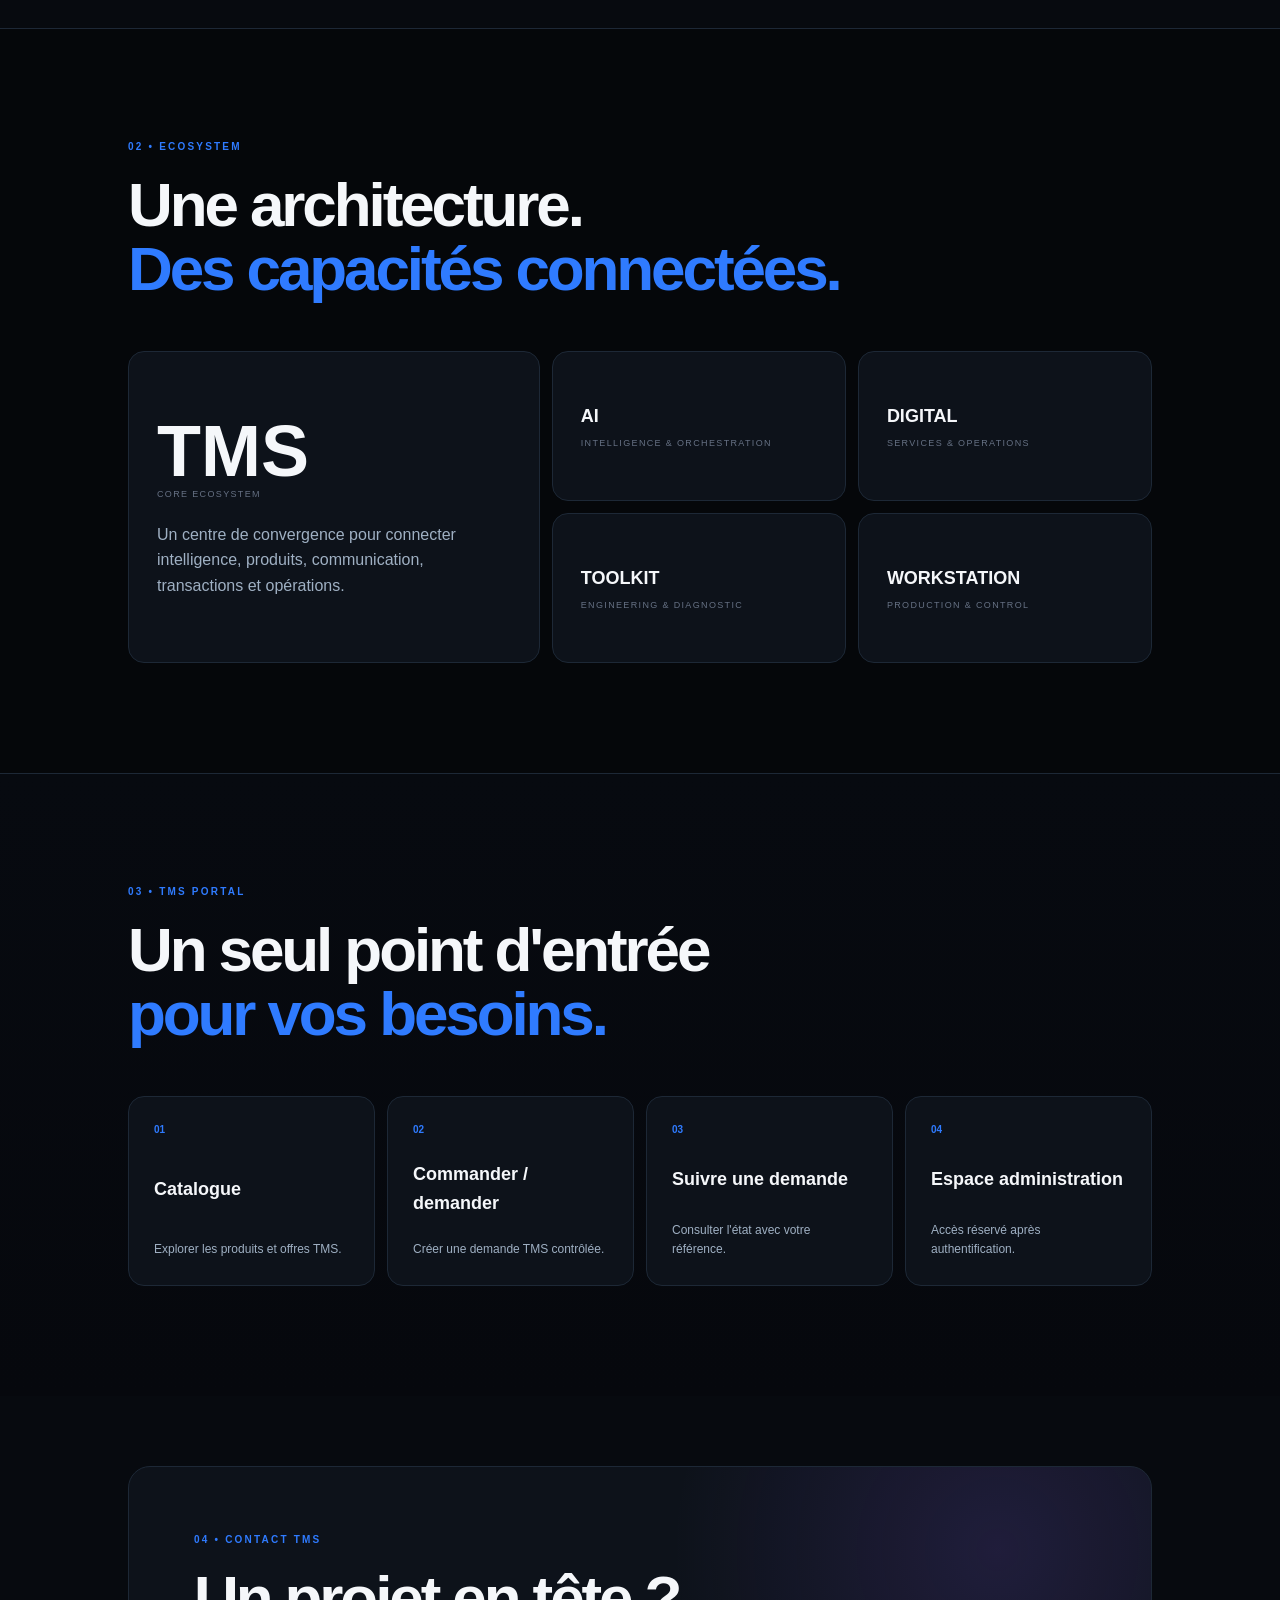
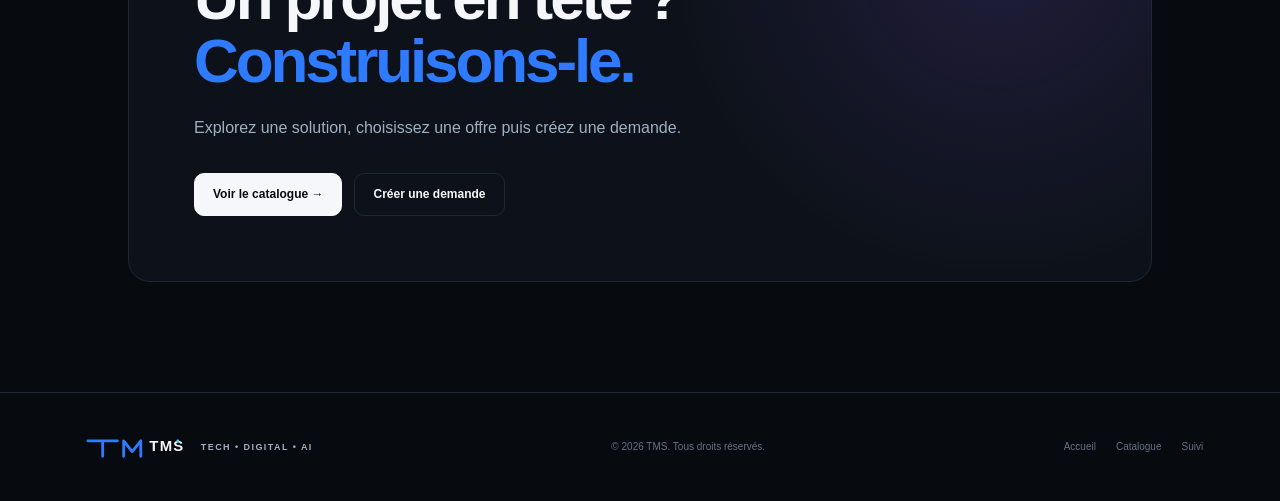
==== commit 847e25ae: "Upgrade public TMS product experience and catalog" ====
--- a/index.html
+++ b/index.html
@@ -1,17 +1,27 @@
-﻿<!doctype html>
+<!doctype html>
 <html lang="fr">
-<head><meta charset="utf-8"><meta name="viewport" content="width=device-width,initial-scale=1"><meta name="description" content="TMS â€” technologie, intelligence artificielle, digital et opÃ©rations."><title>TMS â€” Official Technology Ecosystem</title><link rel="icon" href="assets/brand/tms-logo.svg" type="image/svg+xml"><link rel="stylesheet" href="css/style.css"></head>
+<head>
+<meta charset="utf-8"><meta name="viewport" content="width=device-width,initial-scale=1">
+<meta name="description" content="TMS — Intelligence, Execution, Business & Control.">
+<title>TMS — Official Technology Ecosystem</title>
+<link rel="icon" href="assets/brand/tms-logo.svg" type="image/svg+xml"><link rel="stylesheet" href="css/style.css">
+</head>
 <body>
-<header class="topbar" id="top"><a class="brand" href="#accueil"><img class="brand-logo" src="assets/brand/tms-logo.svg" alt="TMS"><small>TECH â€¢ DIGITAL â€¢ AI</small></a><button class="menu" aria-label="Menu">â˜°</button><nav><a href="#solutions">Solutions</a><a href="#ecosystem">Ã‰cosystÃ¨me</a><a href="#portal">Portail</a><a href="#business">Business</a><a href="#contact">Contact</a></nav><a class="nav-cta" href="catalog.html">Catalogue TMS</a></header>
+<header class="topbar"><a class="brand" href="#accueil"><img class="brand-logo" src="assets/brand/tms-logo.svg" alt="TMS"><small>TECH • DIGITAL • AI</small></a><nav><a href="#solutions">Solutions</a><a href="#ecosystem">Écosystème</a><a href="catalog.html">Catalogue</a><a href="#contact">Contact</a></nav><a class="nav-cta" href="catalog.html">Catalogue TMS</a></header>
 <main>
-<section id="accueil" class="hero"><div class="hero-copy"><p class="eyebrow">TMS OFFICIAL â€¢ NEXT GENERATION</p><h1>La technologie<br><em>en action.</em></h1><p class="lead">TMS rÃ©unit intelligence artificielle, solutions digitales, engineering et commerce dans un Ã©cosystÃ¨me conÃ§u pour transformer une idÃ©e en opÃ©ration.</p><div class="actions"><a class="btn primary" href="#portal">Entrer dans TMS â†’</a><a class="btn ghost" href="#solutions">Voir les solutions</a></div><div class="status"><span></span>SYSTÃˆME TMS â€¢ ARCHITECTURE Ã‰VOLUTIVE</div></div><div class="orb"><div class="orb-core">TMS</div><div class="ring r1"></div><div class="ring r2"></div><div class="ring r3"></div></div></section>
-<section class="ticker"><span>AI</span><span>DIGITAL</span><span>TOOLKIT</span><span>COMMERCE</span><span>AUTOMATION</span><span>SECURITY</span></section>
-<section id="solutions" class="section"><div class="section-head"><p class="eyebrow">01 â€¢ SOLUTIONS</p><h2>Un Ã©cosystÃ¨me conÃ§u<br><em>pour exÃ©cuter.</em></h2></div><div class="cards"><article class="card featured"><span class="num">01</span><div class="icon">âœ¦</div><h3>TMS AI</h3><p>Orchestration des missions, automatisation contrÃ´lÃ©e, assistance intelligente, vÃ©rification et audit.</p><a href="#contact">Explorer TMS AI â†’</a></article><article class="card"><span class="num">02</span><div class="icon">â–¦</div><h3>TMS DIGITAL</h3><p>Gestion, vente, services et opÃ©rations rÃ©unis dans des solutions digitales.</p><a href="#contact">DÃ©couvrir â†’</a></article><article class="card"><span class="num">03</span><div class="icon">âŒ˜</div><h3>TMS TOOLKIT</h3><p>Diagnostic, transfert, engineering, automatisation et outils techniques.</p><a href="#contact">DÃ©couvrir â†’</a></article></div></section>
-<section id="ecosystem" class="section dark-section"><div class="section-head"><p class="eyebrow">02 â€¢ ECOSYSTEM</p><h2>Une architecture.<br><em>Des capacitÃ©s connectÃ©es.</em></h2></div><div class="ecosystem-grid"><div class="eco-main"><strong>TMS</strong><span>CORE ECOSYSTEM</span><p>Un centre de convergence pour connecter intelligence, produits, communication, transactions et opÃ©rations.</p></div><div class="eco-item"><b>AI</b><span>INTELLIGENCE & ORCHESTRATION</span></div><div class="eco-item"><b>DIGITAL</b><span>SERVICES & OPERATIONS</span></div><div class="eco-item"><b>TOOLKIT</b><span>ENGINEERING & DIAGNOSTIC</span></div><div class="eco-item"><b>COMMERCE</b><span>COMMUNICATION & TRANSACTIONS</span></div></div></section>
-<section id="portal" class="section portal"><div class="section-head"><p class="eyebrow">03 â€¢ TMS PORTAL</p><h2>Un seul point d'entrÃ©e<br><em>pour vos besoins.</em></h2><p class="lead">Choisissez votre parcours. Le systÃ¨me prÃ©pare la connexion au CRM, Ã  la communication TMS et aux paiements.</p></div><div class="portal-grid"><a class="portal-card" href="request.html"><b>01</b><strong>Demander un service</strong><span>DÃ©crire un besoin et crÃ©er une demande TMS.</span></a><a class="portal-card" href="request.html"><b>02</b><strong>Projet & solution</strong><span>PrÃ©senter votre activitÃ© et votre objectif.</span></a><a class="portal-card" href="request.html"><b>03</b><strong>Support TMS</strong><span>CrÃ©er une demande d'assistance et de suivi.</span></a><a class="portal-card" href="status.html"><b>04</b><strong>Suivre une demande</strong><span>Consulter l'Ã©tat d'une demande avec son identifiant TMS.</span></a></div></section>
-<section id="business" class="section business"><div><p class="eyebrow">04 â€¢ TMS BUSINESS</p><h2>Transformer la technologie<br><em>en valeur.</em></h2><p class="lead">L'Ã©cosystÃ¨me TMS est pensÃ© pour lancer des services, acquÃ©rir des clients, exÃ©cuter les opÃ©rations et suivre les rÃ©sultats.</p><a class="btn primary" href="request.html">Lancer un projet â†’</a></div><div class="metrics"><div><strong>AI</strong><span>Automation</span></div><div><strong>24/7</strong><span>Workflows</span></div><div><strong>âˆž</strong><span>Ã‰volution</span></div></div></section>
-<section class="section roadmap"><div class="section-head"><p class="eyebrow">05 â€¢ ROADMAP</p><h2>Construire.<br><em>Valider. DÃ©ployer.</em></h2></div><div class="steps"><div><b>01</b><strong>Connecter</strong><span>Produits, services et canaux.</span></div><div><b>02</b><strong>Automatiser</strong><span>Workflows et exÃ©cution contrÃ´lÃ©e.</span></div><div><b>03</b><strong>MonÃ©tiser</strong><span>Offres, transactions et suivi.</span></div><div><b>04</b><strong>Ã‰voluer</strong><span>Nouvelles capacitÃ©s TMS.</span></div></div></section>
-<section id="contact" class="contact section"><div class="contact-box"><p class="eyebrow">06 â€¢ CONTACT TMS</p><h2>Un projet en tÃªte ?<br><em>Construisons-le.</em></h2><p>CrÃ©ez une demande puis suivez son traitement depuis le portail TMS.</p><div class="actions"><a class="btn primary" href="request.html">CrÃ©er une demande â†’</a><a class="btn ghost" href="status.html">Suivre une demande</a></div></div></section>
+<section id="accueil" class="hero"><div class="hero-copy"><p class="eyebrow">TMS OFFICIAL • NEXT GENERATION</p><h1>La technologie<br><em>en action.</em></h1><p class="lead">TMS réunit intelligence artificielle, solutions digitales, engineering et commerce dans un écosystème conçu pour transformer une idée en opération.</p><div class="actions"><a class="btn primary" href="catalog.html">Découvrir TMS →</a><a class="btn ghost" href="#solutions">Voir les solutions</a></div><div class="status"><span></span>TMS • INTELLIGENCE + EXECUTION + BUSINESS + CONTROL</div></div><div class="orb"><div class="orb-core">TMS</div><div class="ring r1"></div><div class="ring r2"></div><div class="ring r3"></div></div></section>
+<section class="ticker"><span>AI</span><span>DIGITAL</span><span>TOOLKIT</span><span>WORKSTATION</span><span>COMMERCE</span><span>CONTROL</span></section>
+<section id="solutions" class="section"><div class="section-head"><p class="eyebrow">01 • SOLUTIONS</p><h2>Découvrez les piliers<br><em>de l'écosystème.</em></h2></div><div class="cards product-grid">
+<article class="card featured product-card"><span class="num">01</span><div class="icon">✦</div><h3>TMS AI</h3><p>AI Operating System pour comprendre, planifier, orchestrer, exécuter, vérifier et optimiser.</p><button class="btn ghost preview-btn" data-product="ai">Aperçu →</button></article>
+<article class="card product-card"><span class="num">02</span><div class="icon">◇</div><h3>TMS DIGITAL</h3><p>ERP et opérations digitales pour gérer les activités, clients, ventes et services.</p><button class="btn ghost preview-btn" data-product="digital">Aperçu →</button></article>
+<article class="card product-card"><span class="num">03</span><div class="icon">⌘</div><h3>TMS TOOLKIT</h3><p>Plateforme technique pour diagnostic, ADB/Fastboot, firmware, flashing, recovery et engineering.</p><button class="btn ghost preview-btn" data-product="toolkit">Aperçu →</button></article>
+<article class="card product-card"><span class="num">04</span><div class="icon">▣</div><h3>TMS WORKSTATION</h3><p>Cockpit central de production, build, release, documentation, archive et recovery.</p><button class="btn ghost preview-btn" data-product="workstation">Aperçu →</button></article>
+</div></section>
+<section id="ecosystem" class="section dark-section"><div class="section-head"><p class="eyebrow">02 • ECOSYSTEM</p><h2>Une architecture.<br><em>Des capacités connectées.</em></h2></div><div class="ecosystem-grid"><div class="eco-main"><strong>TMS</strong><span>CORE ECOSYSTEM</span><p>Un centre de convergence pour connecter intelligence, produits, communication, transactions et opérations.</p></div><div class="eco-item"><b>AI</b><span>INTELLIGENCE & ORCHESTRATION</span></div><div class="eco-item"><b>DIGITAL</b><span>SERVICES & OPERATIONS</span></div><div class="eco-item"><b>TOOLKIT</b><span>ENGINEERING & DIAGNOSTIC</span></div><div class="eco-item"><b>WORKSTATION</b><span>PRODUCTION & CONTROL</span></div></div></section>
+<section class="section portal"><div class="section-head"><p class="eyebrow">03 • TMS PORTAL</p><h2>Un seul point d'entrée<br><em>pour vos besoins.</em></h2></div><div class="portal-grid"><a class="portal-card" href="catalog.html"><b>01</b><strong>Catalogue</strong><span>Explorer les produits et offres TMS.</span></a><a class="portal-card" href="request.html"><b>02</b><strong>Commander / demander</strong><span>Créer une demande TMS contrôlée.</span></a><a class="portal-card" href="status.html"><b>03</b><strong>Suivre une demande</strong><span>Consulter l'état avec votre référence.</span></a><a class="portal-card" href="admin.html"><b>04</b><strong>Espace administration</strong><span>Accès réservé après authentification.</span></a></div></section>
+<section id="contact" class="contact section"><div class="contact-box"><p class="eyebrow">04 • CONTACT TMS</p><h2>Un projet en tête ?<br><em>Construisons-le.</em></h2><p>Explorez une solution, choisissez une offre puis créez une demande.</p><div class="actions"><a class="btn primary" href="catalog.html">Voir le catalogue →</a><a class="btn ghost" href="request.html">Créer une demande</a></div></div></section>
 </main>
-<footer><div class="brand"><img class="brand-logo" src="assets/brand/tms-logo.svg" alt="TMS"><small>TECH â€¢ DIGITAL â€¢ AI</small></div><p>Â© 2026 TMS. Tous droits rÃ©servÃ©s.</p><div><a href="#accueil">Accueil</a><a href="#portal">Portail</a><a href="request.html">Demande</a><a href="status.html">Suivi</a></div></footer><script src="js/app.js"></script>
-</body></html>
+<div id="productModal" class="product-modal" aria-hidden="true"><div class="product-modal-panel"><button id="closeProduct" class="modal-close" aria-label="Fermer">×</button><p id="modalEyebrow" class="eyebrow"></p><h2 id="modalTitle"></h2><p id="modalText" class="lead"></p><div id="modalFeatures" class="feature-list"></div><div class="actions"><a class="btn primary" href="catalog.html">Voir les offres →</a><a class="btn ghost" href="request.html">Demander →</a></div></div></div>
+<footer><div class="brand"><img class="brand-logo" src="assets/brand/tms-logo.svg" alt="TMS"><small>TECH • DIGITAL • AI</small></div><p>© 2026 TMS. Tous droits réservés.</p><div><a href="#accueil">Accueil</a><a href="catalog.html">Catalogue</a><a href="status.html">Suivi</a></div></footer>
+<script src="js/app.js"></script><script src="js/product-preview.js"></script>
+</body></html>
--- a/css/style.css
+++ b/css/style.css
@@ -4,3 +4,9 @@
 .form-card{border:1px solid var(--line);background:var(--panel);border-radius:16px;padding:24px;display:grid;gap:16px}.form-card label{display:grid;gap:8px;color:#cbd5e1;font-size:12px;font-weight:700}.form-card input{width:100%;border:1px solid var(--line);background:#090d14;color:var(--text);border-radius:12px;padding:14px;font:inherit;outline:none}.form-card input:focus{border-color:var(--accent)}.form-card button{justify-self:start;cursor:pointer}.form-card p{color:var(--muted);font-size:12px;min-height:20px}
 .metrics{grid-template-columns:repeat(6,1fr)}.metrics div{padding:22px 10px;border:1px solid var(--line);border-radius:12px;background:var(--panel)}.mission-proof{font-size:10px}.proof{display:block;white-space:pre-wrap;max-height:260px;overflow:auto;color:#9fb0c3;font:10px/1.5 ui-monospace,SFMono-Regular,Consolas,monospace;background:#070a0f;border:1px solid var(--line);border-radius:10px;padding:12px;min-height:0}.mission-proof+.proof:empty{display:none}@media(max-width:950px){.metrics{grid-template-columns:repeat(3,1fr)}}@media(max-width:600px){.metrics{grid-template-columns:repeat(2,1fr)}}
 .brand:before{display:none!important}.brand-logo{width:112px;height:38px;object-fit:contain;display:block;border-radius:8px}
+
+.product-grid{grid-template-columns:repeat(4,1fr)}
+.product-card{min-height:300px}.product-card button{margin-top:8px}.product-card p{min-height:74px}
+.product-shortcuts{display:grid;grid-template-columns:repeat(4,1fr);gap:12px;margin-bottom:50px}.shortcut{border:1px solid var(--line);background:var(--panel);color:var(--text);border-radius:14px;padding:18px;text-align:left;cursor:pointer}.shortcut:hover{border-color:var(--accent);transform:translateY(-3px)}.shortcut strong,.shortcut span{display:block}.shortcut span{color:var(--muted);font-size:10px;margin-top:5px}
+.catalog-grid{grid-template-columns:repeat(3,1fr)}.offer-card{min-height:390px}.offer-badge{display:inline-block;font-size:8px;letter-spacing:.14em;color:#67e8f9;border:1px solid #234653;border-radius:999px;padding:5px 8px;margin-bottom:15px}.offer-price{display:flex;align-items:baseline;gap:8px;margin:18px 0}.offer-price strong{font-size:26px}.offer-price span,.offer-metrics{color:var(--muted);font-size:10px}.offer-metrics{display:flex;justify-content:space-between;border-top:1px solid var(--line);padding-top:12px;margin-bottom:20px}.offer-card .btn{display:inline-block}
+.product-modal{position:fixed;inset:0;background:rgba(0,0,0,.72);backdrop-filter:blur(12px);display:grid;place-items:center;padding:24px;opacity:0;pointer-events:none;transition:.2s;z-index:100}.product-modal.open{opacity:1;pointer-events:auto}.product-modal-panel{position:relative;width:min(720px,100%);border:1px solid #334155;border-radius:24px;background:#0b1018;padding:48px;box-shadow:0 30px 100px rgba(0,0,0,.5)}.product-modal-panel h2{font-size:clamp(40px,6vw,64px);line-height:1;margin-bottom:18px}.modal-close{position:absolute;right:18px;top:15px;border:0;background:none;color:var(--muted);font-size:32px;cursor:pointer}.feature-list{display:grid;gap:9px;margin-top:28px;color:#d7dee8;font-size:13px}.feature-list div{border-top:1px solid var(--line);padding-top:10px}@media(max-width:1100px){.product-grid,.catalog-grid{grid-template-columns:repeat(2,1fr)}.product-shortcuts{grid-template-columns:repeat(2,1fr)}}@media(max-width:700px){.product-grid,.catalog-grid,.product-shortcuts{grid-template-columns:1fr}.product-modal-panel{padding:38px 25px}}
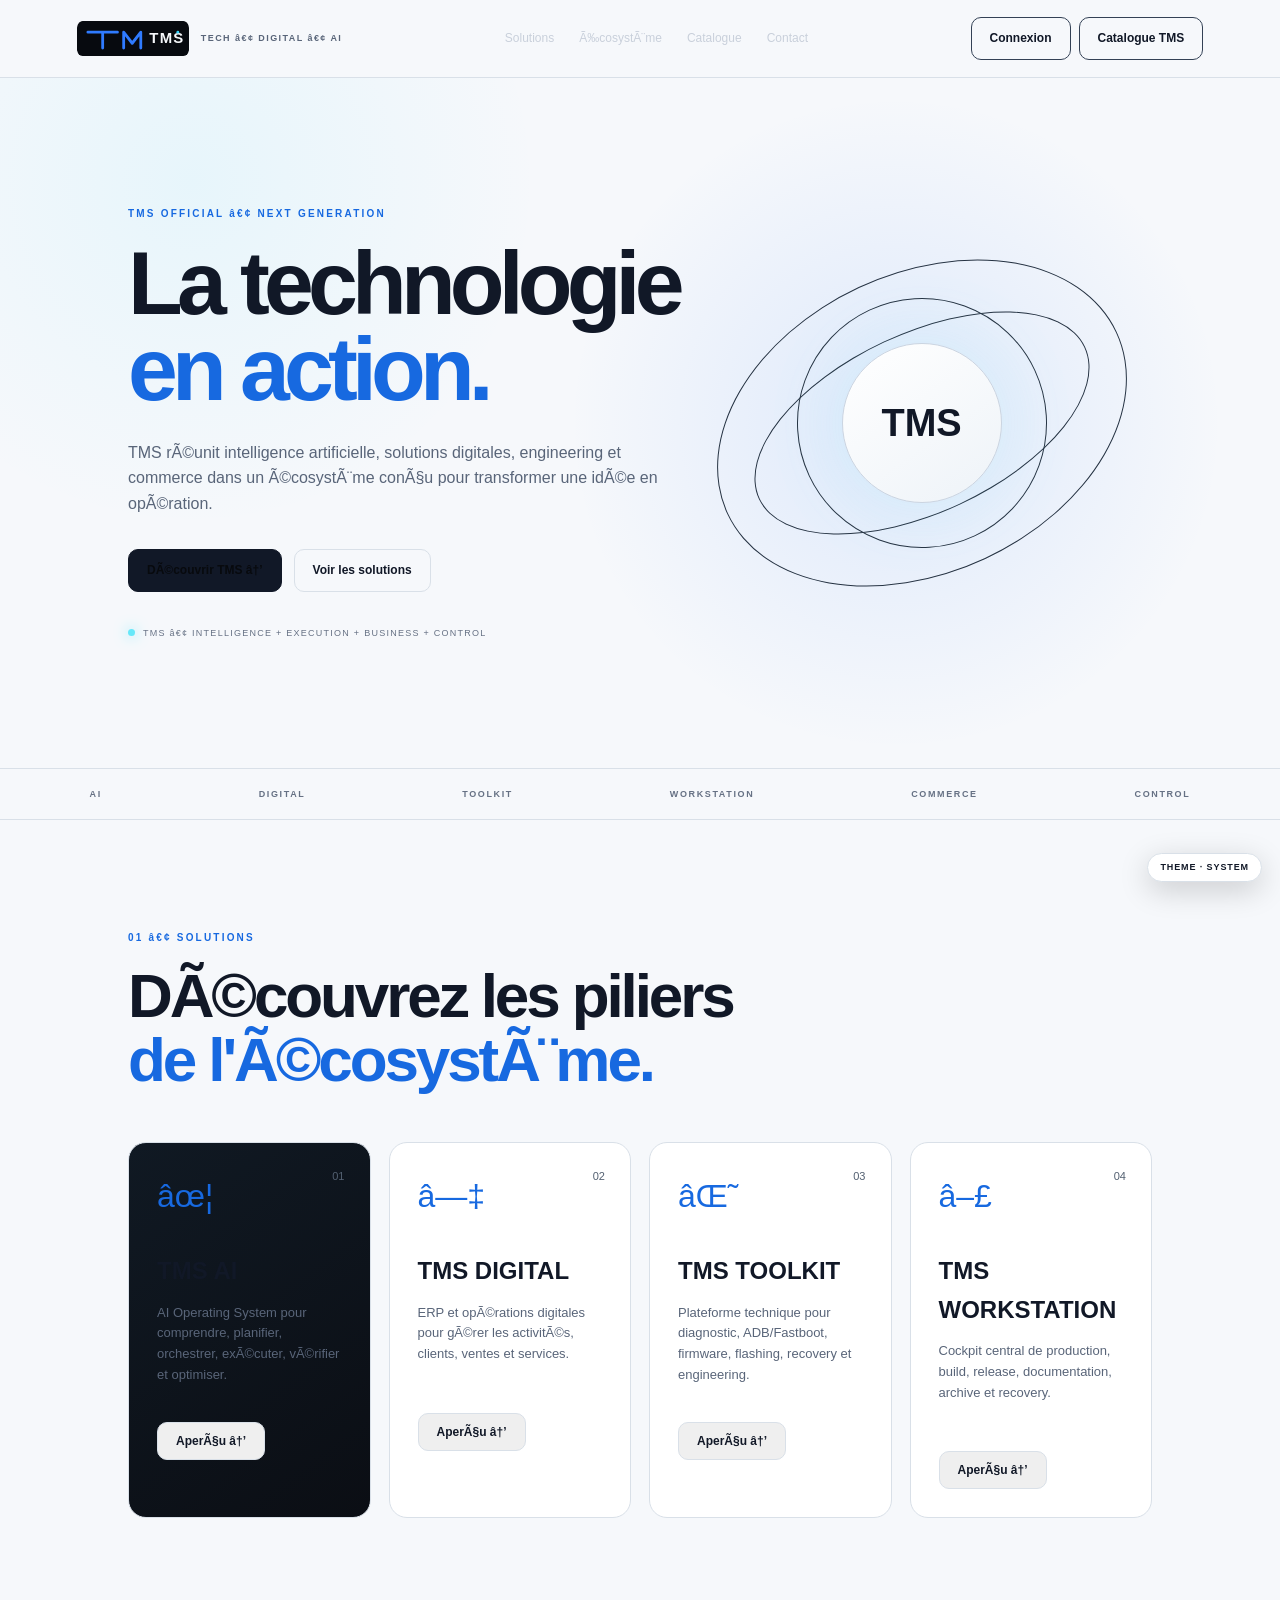
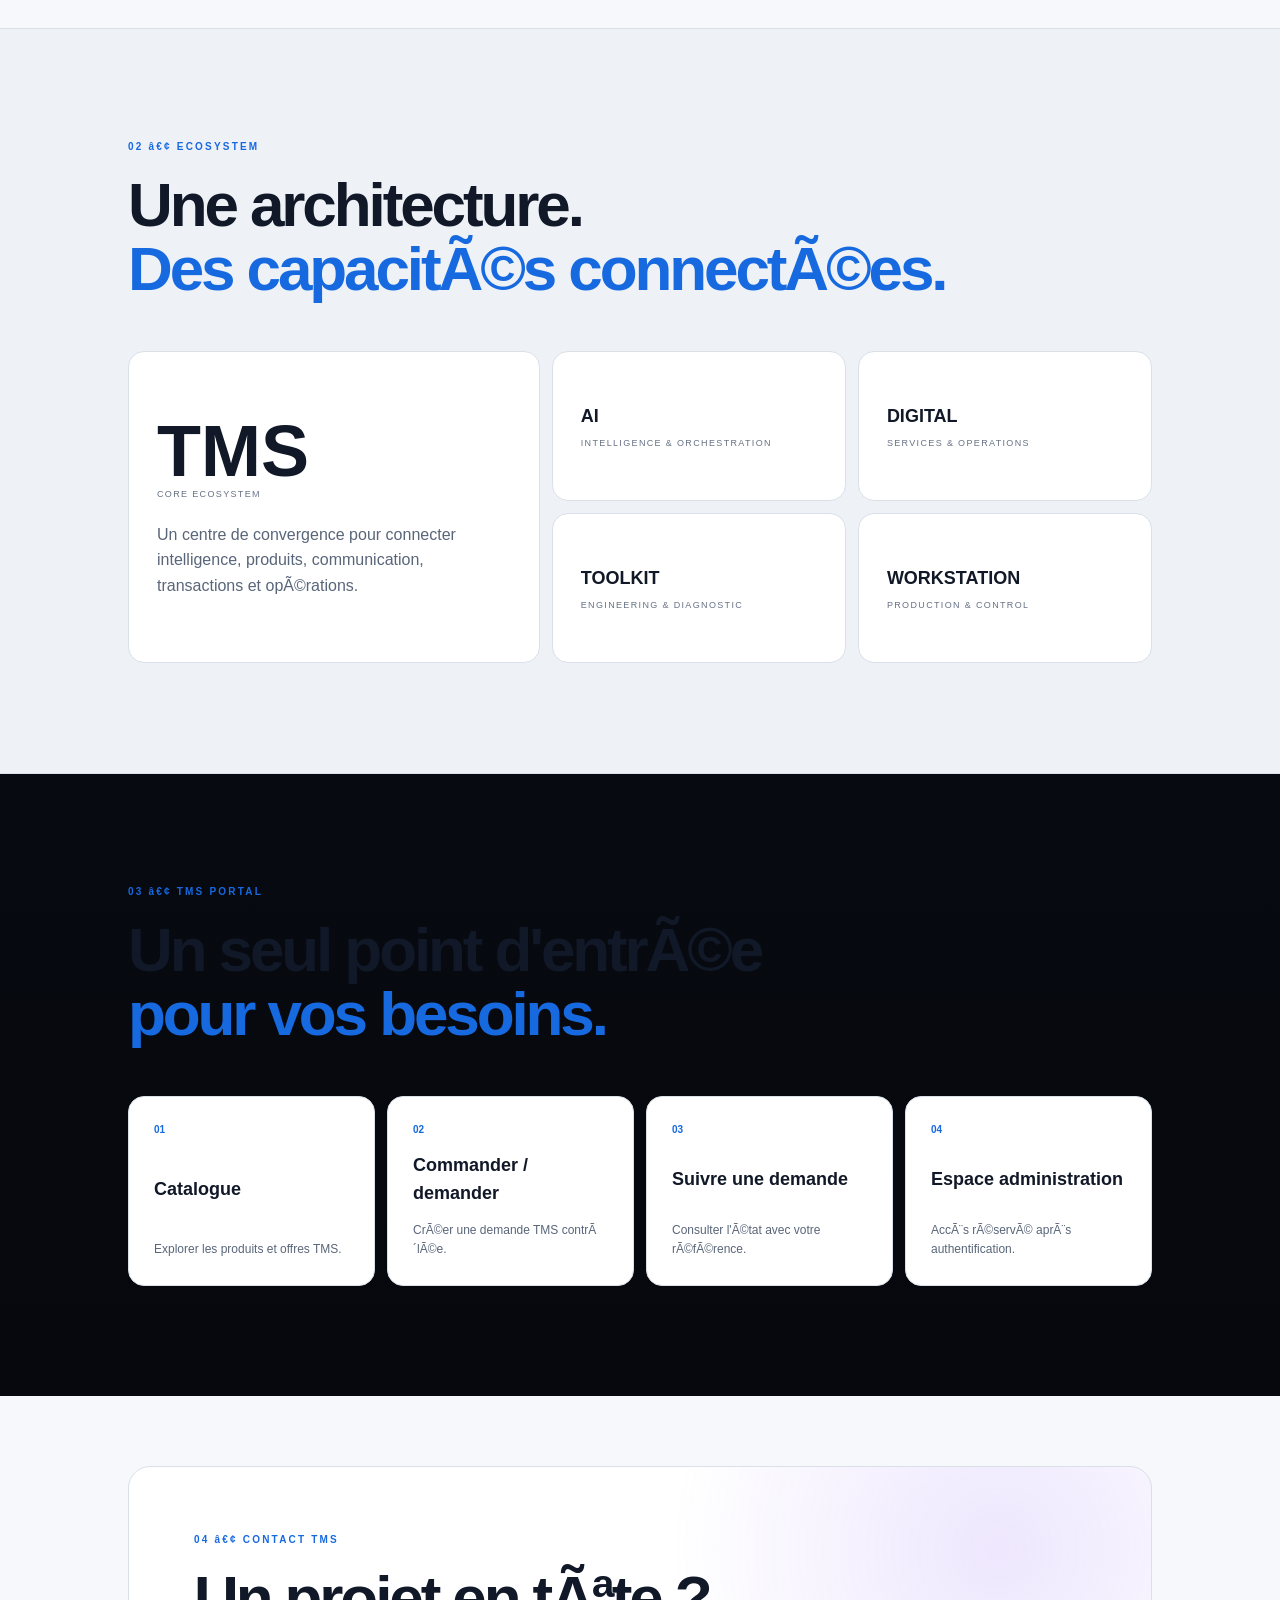
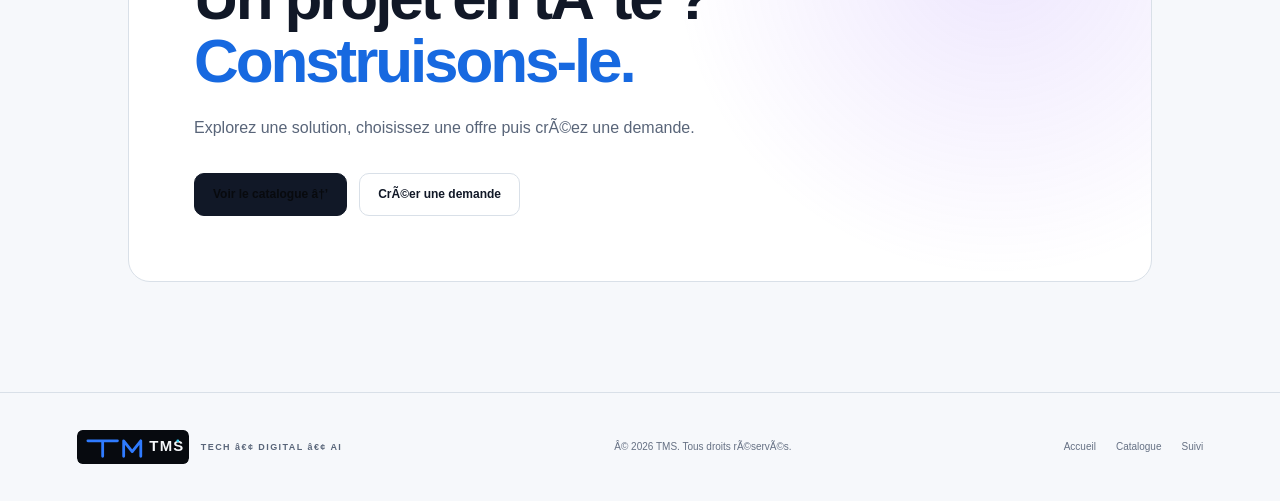
==== commit 4ac6fc43: "Add TMS theme system and centralized identity login" ====
--- a/index.html
+++ b/index.html
@@ -2,26 +2,26 @@
 <html lang="fr">
 <head>
 <meta charset="utf-8"><meta name="viewport" content="width=device-width,initial-scale=1">
-<meta name="description" content="TMS — Intelligence, Execution, Business & Control.">
-<title>TMS — Official Technology Ecosystem</title>
+<meta name="description" content="TMS â€” Intelligence, Execution, Business & Control.">
+<title>TMS â€” Official Technology Ecosystem</title>
 <link rel="icon" href="assets/brand/tms-logo.svg" type="image/svg+xml"><link rel="stylesheet" href="css/style.css">
 </head>
 <body>
-<header class="topbar"><a class="brand" href="#accueil"><img class="brand-logo" src="assets/brand/tms-logo.svg" alt="TMS"><small>TECH • DIGITAL • AI</small></a><nav><a href="#solutions">Solutions</a><a href="#ecosystem">Écosystème</a><a href="catalog.html">Catalogue</a><a href="#contact">Contact</a></nav><a class="nav-cta" href="catalog.html">Catalogue TMS</a></header>
+<header class="topbar"><a class="brand" href="#accueil"><img class="brand-logo" src="assets/brand/tms-logo.svg" alt="TMS"><small>TECH â€¢ DIGITAL â€¢ AI</small></a><nav><a href="#solutions">Solutions</a><a href="#ecosystem">Ã‰cosystÃ¨me</a><a href="catalog.html">Catalogue</a><a href="#contact">Contact</a></nav><div style="display:flex;gap:8px;align-items:center"><a class="nav-cta" href="login.html">Connexion</a><a class="nav-cta" href="catalog.html">Catalogue TMS</a></div></header>
 <main>
-<section id="accueil" class="hero"><div class="hero-copy"><p class="eyebrow">TMS OFFICIAL • NEXT GENERATION</p><h1>La technologie<br><em>en action.</em></h1><p class="lead">TMS réunit intelligence artificielle, solutions digitales, engineering et commerce dans un écosystème conçu pour transformer une idée en opération.</p><div class="actions"><a class="btn primary" href="catalog.html">Découvrir TMS →</a><a class="btn ghost" href="#solutions">Voir les solutions</a></div><div class="status"><span></span>TMS • INTELLIGENCE + EXECUTION + BUSINESS + CONTROL</div></div><div class="orb"><div class="orb-core">TMS</div><div class="ring r1"></div><div class="ring r2"></div><div class="ring r3"></div></div></section>
+<section id="accueil" class="hero"><div class="hero-copy"><p class="eyebrow">TMS OFFICIAL â€¢ NEXT GENERATION</p><h1>La technologie<br><em>en action.</em></h1><p class="lead">TMS rÃ©unit intelligence artificielle, solutions digitales, engineering et commerce dans un Ã©cosystÃ¨me conÃ§u pour transformer une idÃ©e en opÃ©ration.</p><div class="actions"><a class="btn primary" href="catalog.html">DÃ©couvrir TMS â†’</a><a class="btn ghost" href="#solutions">Voir les solutions</a></div><div class="status"><span></span>TMS â€¢ INTELLIGENCE + EXECUTION + BUSINESS + CONTROL</div></div><div class="orb"><div class="orb-core">TMS</div><div class="ring r1"></div><div class="ring r2"></div><div class="ring r3"></div></div></section>
 <section class="ticker"><span>AI</span><span>DIGITAL</span><span>TOOLKIT</span><span>WORKSTATION</span><span>COMMERCE</span><span>CONTROL</span></section>
-<section id="solutions" class="section"><div class="section-head"><p class="eyebrow">01 • SOLUTIONS</p><h2>Découvrez les piliers<br><em>de l'écosystème.</em></h2></div><div class="cards product-grid">
-<article class="card featured product-card"><span class="num">01</span><div class="icon">✦</div><h3>TMS AI</h3><p>AI Operating System pour comprendre, planifier, orchestrer, exécuter, vérifier et optimiser.</p><button class="btn ghost preview-btn" data-product="ai">Aperçu →</button></article>
-<article class="card product-card"><span class="num">02</span><div class="icon">◇</div><h3>TMS DIGITAL</h3><p>ERP et opérations digitales pour gérer les activités, clients, ventes et services.</p><button class="btn ghost preview-btn" data-product="digital">Aperçu →</button></article>
-<article class="card product-card"><span class="num">03</span><div class="icon">⌘</div><h3>TMS TOOLKIT</h3><p>Plateforme technique pour diagnostic, ADB/Fastboot, firmware, flashing, recovery et engineering.</p><button class="btn ghost preview-btn" data-product="toolkit">Aperçu →</button></article>
-<article class="card product-card"><span class="num">04</span><div class="icon">▣</div><h3>TMS WORKSTATION</h3><p>Cockpit central de production, build, release, documentation, archive et recovery.</p><button class="btn ghost preview-btn" data-product="workstation">Aperçu →</button></article>
+<section id="solutions" class="section"><div class="section-head"><p class="eyebrow">01 â€¢ SOLUTIONS</p><h2>DÃ©couvrez les piliers<br><em>de l'Ã©cosystÃ¨me.</em></h2></div><div class="cards product-grid">
+<article class="card featured product-card"><span class="num">01</span><div class="icon">âœ¦</div><h3>TMS AI</h3><p>AI Operating System pour comprendre, planifier, orchestrer, exÃ©cuter, vÃ©rifier et optimiser.</p><button class="btn ghost preview-btn" data-product="ai">AperÃ§u â†’</button></article>
+<article class="card product-card"><span class="num">02</span><div class="icon">â—‡</div><h3>TMS DIGITAL</h3><p>ERP et opÃ©rations digitales pour gÃ©rer les activitÃ©s, clients, ventes et services.</p><button class="btn ghost preview-btn" data-product="digital">AperÃ§u â†’</button></article>
+<article class="card product-card"><span class="num">03</span><div class="icon">âŒ˜</div><h3>TMS TOOLKIT</h3><p>Plateforme technique pour diagnostic, ADB/Fastboot, firmware, flashing, recovery et engineering.</p><button class="btn ghost preview-btn" data-product="toolkit">AperÃ§u â†’</button></article>
+<article class="card product-card"><span class="num">04</span><div class="icon">â–£</div><h3>TMS WORKSTATION</h3><p>Cockpit central de production, build, release, documentation, archive et recovery.</p><button class="btn ghost preview-btn" data-product="workstation">AperÃ§u â†’</button></article>
 </div></section>
-<section id="ecosystem" class="section dark-section"><div class="section-head"><p class="eyebrow">02 • ECOSYSTEM</p><h2>Une architecture.<br><em>Des capacités connectées.</em></h2></div><div class="ecosystem-grid"><div class="eco-main"><strong>TMS</strong><span>CORE ECOSYSTEM</span><p>Un centre de convergence pour connecter intelligence, produits, communication, transactions et opérations.</p></div><div class="eco-item"><b>AI</b><span>INTELLIGENCE & ORCHESTRATION</span></div><div class="eco-item"><b>DIGITAL</b><span>SERVICES & OPERATIONS</span></div><div class="eco-item"><b>TOOLKIT</b><span>ENGINEERING & DIAGNOSTIC</span></div><div class="eco-item"><b>WORKSTATION</b><span>PRODUCTION & CONTROL</span></div></div></section>
-<section class="section portal"><div class="section-head"><p class="eyebrow">03 • TMS PORTAL</p><h2>Un seul point d'entrée<br><em>pour vos besoins.</em></h2></div><div class="portal-grid"><a class="portal-card" href="catalog.html"><b>01</b><strong>Catalogue</strong><span>Explorer les produits et offres TMS.</span></a><a class="portal-card" href="request.html"><b>02</b><strong>Commander / demander</strong><span>Créer une demande TMS contrôlée.</span></a><a class="portal-card" href="status.html"><b>03</b><strong>Suivre une demande</strong><span>Consulter l'état avec votre référence.</span></a><a class="portal-card" href="admin.html"><b>04</b><strong>Espace administration</strong><span>Accès réservé après authentification.</span></a></div></section>
-<section id="contact" class="contact section"><div class="contact-box"><p class="eyebrow">04 • CONTACT TMS</p><h2>Un projet en tête ?<br><em>Construisons-le.</em></h2><p>Explorez une solution, choisissez une offre puis créez une demande.</p><div class="actions"><a class="btn primary" href="catalog.html">Voir le catalogue →</a><a class="btn ghost" href="request.html">Créer une demande</a></div></div></section>
+<section id="ecosystem" class="section dark-section"><div class="section-head"><p class="eyebrow">02 â€¢ ECOSYSTEM</p><h2>Une architecture.<br><em>Des capacitÃ©s connectÃ©es.</em></h2></div><div class="ecosystem-grid"><div class="eco-main"><strong>TMS</strong><span>CORE ECOSYSTEM</span><p>Un centre de convergence pour connecter intelligence, produits, communication, transactions et opÃ©rations.</p></div><div class="eco-item"><b>AI</b><span>INTELLIGENCE & ORCHESTRATION</span></div><div class="eco-item"><b>DIGITAL</b><span>SERVICES & OPERATIONS</span></div><div class="eco-item"><b>TOOLKIT</b><span>ENGINEERING & DIAGNOSTIC</span></div><div class="eco-item"><b>WORKSTATION</b><span>PRODUCTION & CONTROL</span></div></div></section>
+<section class="section portal"><div class="section-head"><p class="eyebrow">03 â€¢ TMS PORTAL</p><h2>Un seul point d'entrÃ©e<br><em>pour vos besoins.</em></h2></div><div class="portal-grid"><a class="portal-card" href="catalog.html"><b>01</b><strong>Catalogue</strong><span>Explorer les produits et offres TMS.</span></a><a class="portal-card" href="request.html"><b>02</b><strong>Commander / demander</strong><span>CrÃ©er une demande TMS contrÃ´lÃ©e.</span></a><a class="portal-card" href="status.html"><b>03</b><strong>Suivre une demande</strong><span>Consulter l'Ã©tat avec votre rÃ©fÃ©rence.</span></a><a class="portal-card" href="admin.html"><b>04</b><strong>Espace administration</strong><span>AccÃ¨s rÃ©servÃ© aprÃ¨s authentification.</span></a></div></section>
+<section id="contact" class="contact section"><div class="contact-box"><p class="eyebrow">04 â€¢ CONTACT TMS</p><h2>Un projet en tÃªte ?<br><em>Construisons-le.</em></h2><p>Explorez une solution, choisissez une offre puis crÃ©ez une demande.</p><div class="actions"><a class="btn primary" href="catalog.html">Voir le catalogue â†’</a><a class="btn ghost" href="request.html">CrÃ©er une demande</a></div></div></section>
 </main>
-<div id="productModal" class="product-modal" aria-hidden="true"><div class="product-modal-panel"><button id="closeProduct" class="modal-close" aria-label="Fermer">×</button><p id="modalEyebrow" class="eyebrow"></p><h2 id="modalTitle"></h2><p id="modalText" class="lead"></p><div id="modalFeatures" class="feature-list"></div><div class="actions"><a class="btn primary" href="catalog.html">Voir les offres →</a><a class="btn ghost" href="request.html">Demander →</a></div></div></div>
-<footer><div class="brand"><img class="brand-logo" src="assets/brand/tms-logo.svg" alt="TMS"><small>TECH • DIGITAL • AI</small></div><p>© 2026 TMS. Tous droits réservés.</p><div><a href="#accueil">Accueil</a><a href="catalog.html">Catalogue</a><a href="status.html">Suivi</a></div></footer>
+<div id="productModal" class="product-modal" aria-hidden="true"><div class="product-modal-panel"><button id="closeProduct" class="modal-close" aria-label="Fermer">Ã—</button><p id="modalEyebrow" class="eyebrow"></p><h2 id="modalTitle"></h2><p id="modalText" class="lead"></p><div id="modalFeatures" class="feature-list"></div><div class="actions"><a class="btn primary" href="catalog.html">Voir les offres â†’</a><a class="btn ghost" href="request.html">Demander â†’</a></div></div></div>
+<footer><div class="brand"><img class="brand-logo" src="assets/brand/tms-logo.svg" alt="TMS"><small>TECH â€¢ DIGITAL â€¢ AI</small></div><p>Â© 2026 TMS. Tous droits rÃ©servÃ©s.</p><div><a href="#accueil">Accueil</a><a href="catalog.html">Catalogue</a><a href="status.html">Suivi</a></div></footer>
 <script src="js/app.js"></script><script src="js/product-preview.js"></script>
-</body></html>+<script src="js/theme.js"></script></body></html>
--- a/css/style.css
+++ b/css/style.css
@@ -10,3 +10,16 @@
 .product-shortcuts{display:grid;grid-template-columns:repeat(4,1fr);gap:12px;margin-bottom:50px}.shortcut{border:1px solid var(--line);background:var(--panel);color:var(--text);border-radius:14px;padding:18px;text-align:left;cursor:pointer}.shortcut:hover{border-color:var(--accent);transform:translateY(-3px)}.shortcut strong,.shortcut span{display:block}.shortcut span{color:var(--muted);font-size:10px;margin-top:5px}
 .catalog-grid{grid-template-columns:repeat(3,1fr)}.offer-card{min-height:390px}.offer-badge{display:inline-block;font-size:8px;letter-spacing:.14em;color:#67e8f9;border:1px solid #234653;border-radius:999px;padding:5px 8px;margin-bottom:15px}.offer-price{display:flex;align-items:baseline;gap:8px;margin:18px 0}.offer-price strong{font-size:26px}.offer-price span,.offer-metrics{color:var(--muted);font-size:10px}.offer-metrics{display:flex;justify-content:space-between;border-top:1px solid var(--line);padding-top:12px;margin-bottom:20px}.offer-card .btn{display:inline-block}
 .product-modal{position:fixed;inset:0;background:rgba(0,0,0,.72);backdrop-filter:blur(12px);display:grid;place-items:center;padding:24px;opacity:0;pointer-events:none;transition:.2s;z-index:100}.product-modal.open{opacity:1;pointer-events:auto}.product-modal-panel{position:relative;width:min(720px,100%);border:1px solid #334155;border-radius:24px;background:#0b1018;padding:48px;box-shadow:0 30px 100px rgba(0,0,0,.5)}.product-modal-panel h2{font-size:clamp(40px,6vw,64px);line-height:1;margin-bottom:18px}.modal-close{position:absolute;right:18px;top:15px;border:0;background:none;color:var(--muted);font-size:32px;cursor:pointer}.feature-list{display:grid;gap:9px;margin-top:28px;color:#d7dee8;font-size:13px}.feature-list div{border-top:1px solid var(--line);padding-top:10px}@media(max-width:1100px){.product-grid,.catalog-grid{grid-template-columns:repeat(2,1fr)}.product-shortcuts{grid-template-columns:repeat(2,1fr)}}@media(max-width:700px){.product-grid,.catalog-grid,.product-shortcuts{grid-template-columns:1fr}.product-modal-panel{padding:38px 25px}}
+:root{color-scheme:dark}
+:root[data-theme="light"]{color-scheme:light;--bg:#f6f8fb;--panel:#ffffff;--text:#111827;--muted:#596579;--line:#d9e0e8;--accent:#1769e0;--active:#0891b2;--purple:#536da8}
+:root[data-theme="light"] body{background:var(--bg);color:var(--text)}
+:root[data-theme="light"] .topbar{background:rgba(246,248,251,.92)}
+:root[data-theme="light"] .dark-section{background:#eef2f7}
+:root[data-theme="light"] .product-modal-panel{background:#fff;box-shadow:0 30px 100px rgba(15,23,42,.18)}
+:root[data-theme="light"] .orb-core{background:linear-gradient(145deg,#fff,#eef3f8);border-color:#cbd5e1}
+:root[data-theme="light"] .request-form input,:root[data-theme="light"] .request-form select,:root[data-theme="light"] .request-form textarea,:root[data-theme="light"] .form-card input{background:#fff;color:var(--text)}
+:root[data-theme="light"] .primary{background:#111827;color:#fff;border-color:#111827}
+:root[data-theme="system"]{color-scheme:dark}
+@media(prefers-color-scheme:light){:root[data-theme="system"]{color-scheme:light;--bg:#f6f8fb;--panel:#fff;--text:#111827;--muted:#596579;--line:#d9e0e8;--accent:#1769e0;--active:#0891b2;--purple:#536da8}:root[data-theme="system"] .topbar{background:rgba(246,248,251,.92)}:root[data-theme="system"] .dark-section{background:#eef2f7}:root[data-theme="system"] .product-modal-panel{background:#fff}:root[data-theme="system"] .orb-core{background:linear-gradient(145deg,#fff,#eef3f8);border-color:#cbd5e1}:root[data-theme="system"] .request-form input,:root[data-theme="system"] .request-form select,:root[data-theme="system"] .request-form textarea,:root[data-theme="system"] .form-card input{background:#fff;color:var(--text)}}
+.tms-theme-toggle{position:fixed;right:18px;bottom:18px;z-index:200;border:1px solid var(--line);background:var(--panel);color:var(--text);border-radius:999px;padding:9px 12px;font:700 9px/1 Inter,Arial,sans-serif;letter-spacing:.1em;cursor:pointer;box-shadow:0 8px 30px rgba(0,0,0,.18)}
+.tms-theme-toggle:hover{border-color:var(--accent);color:var(--accent)}
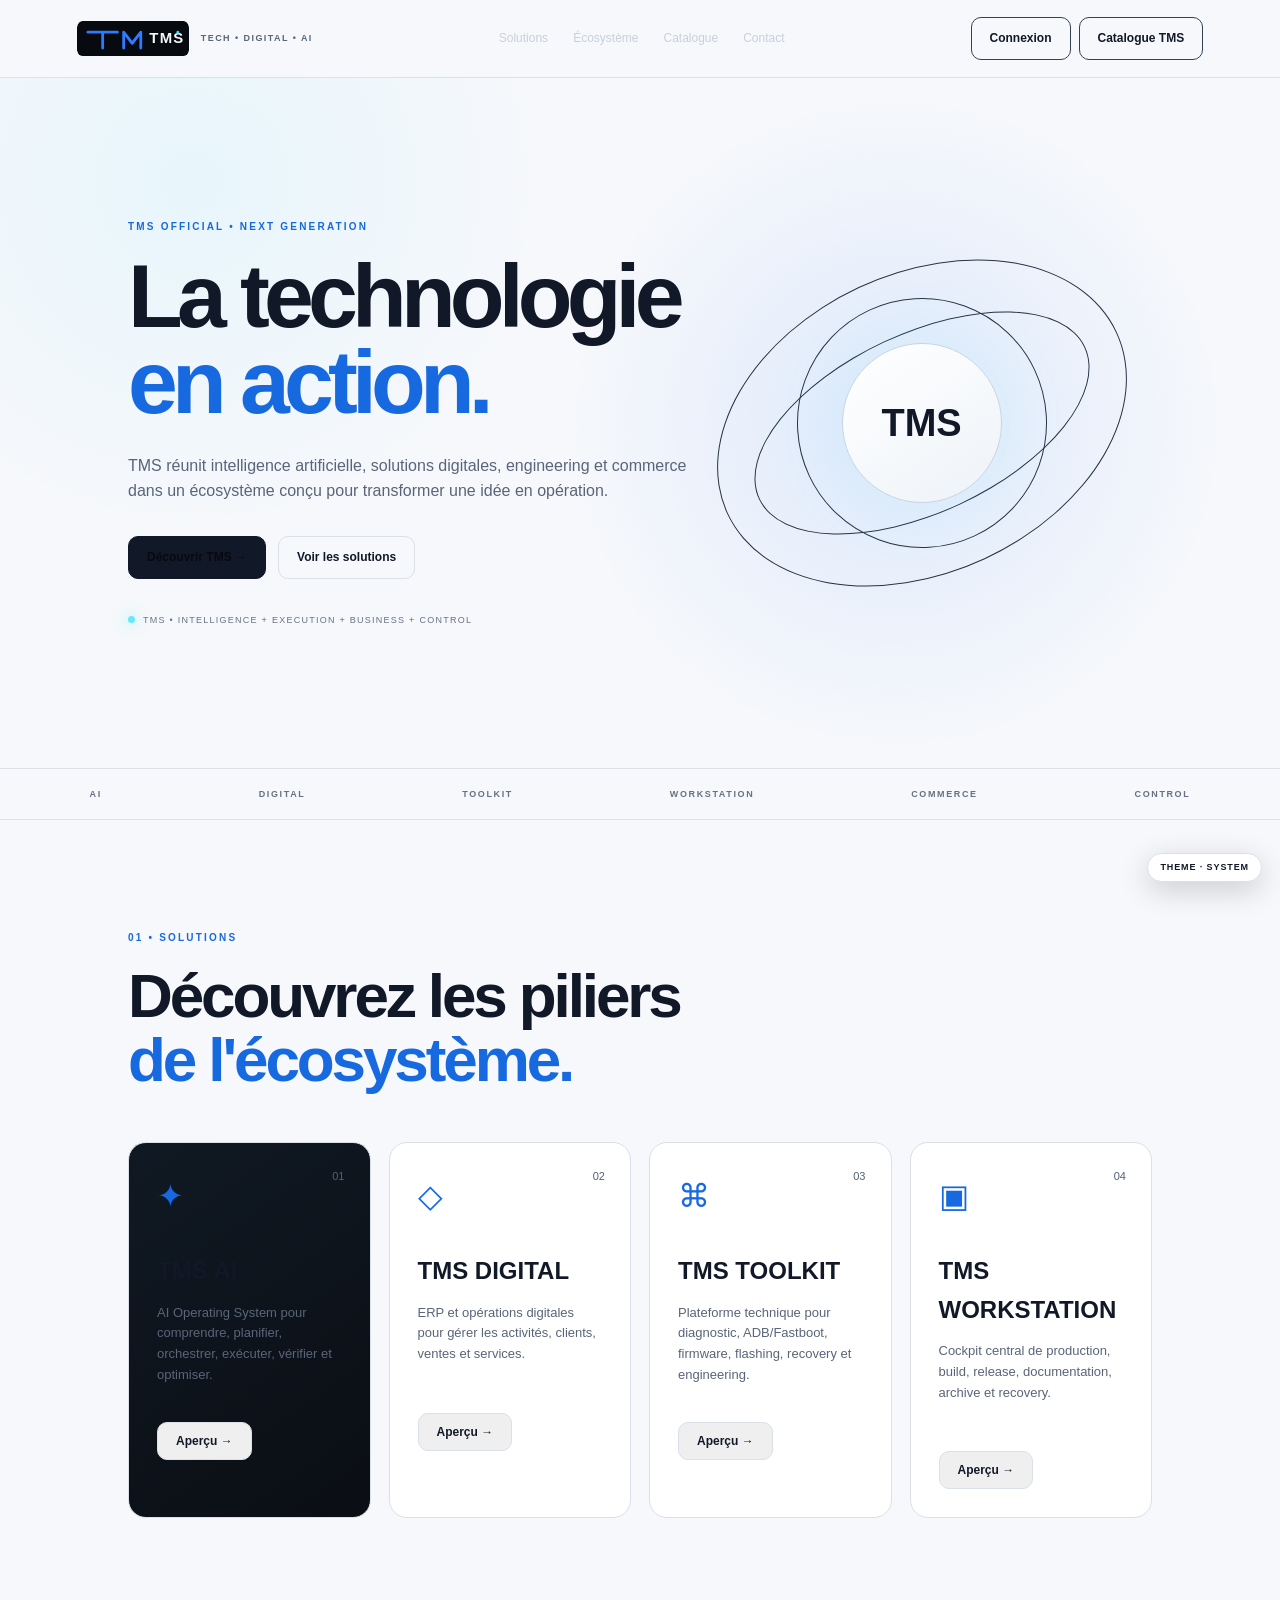
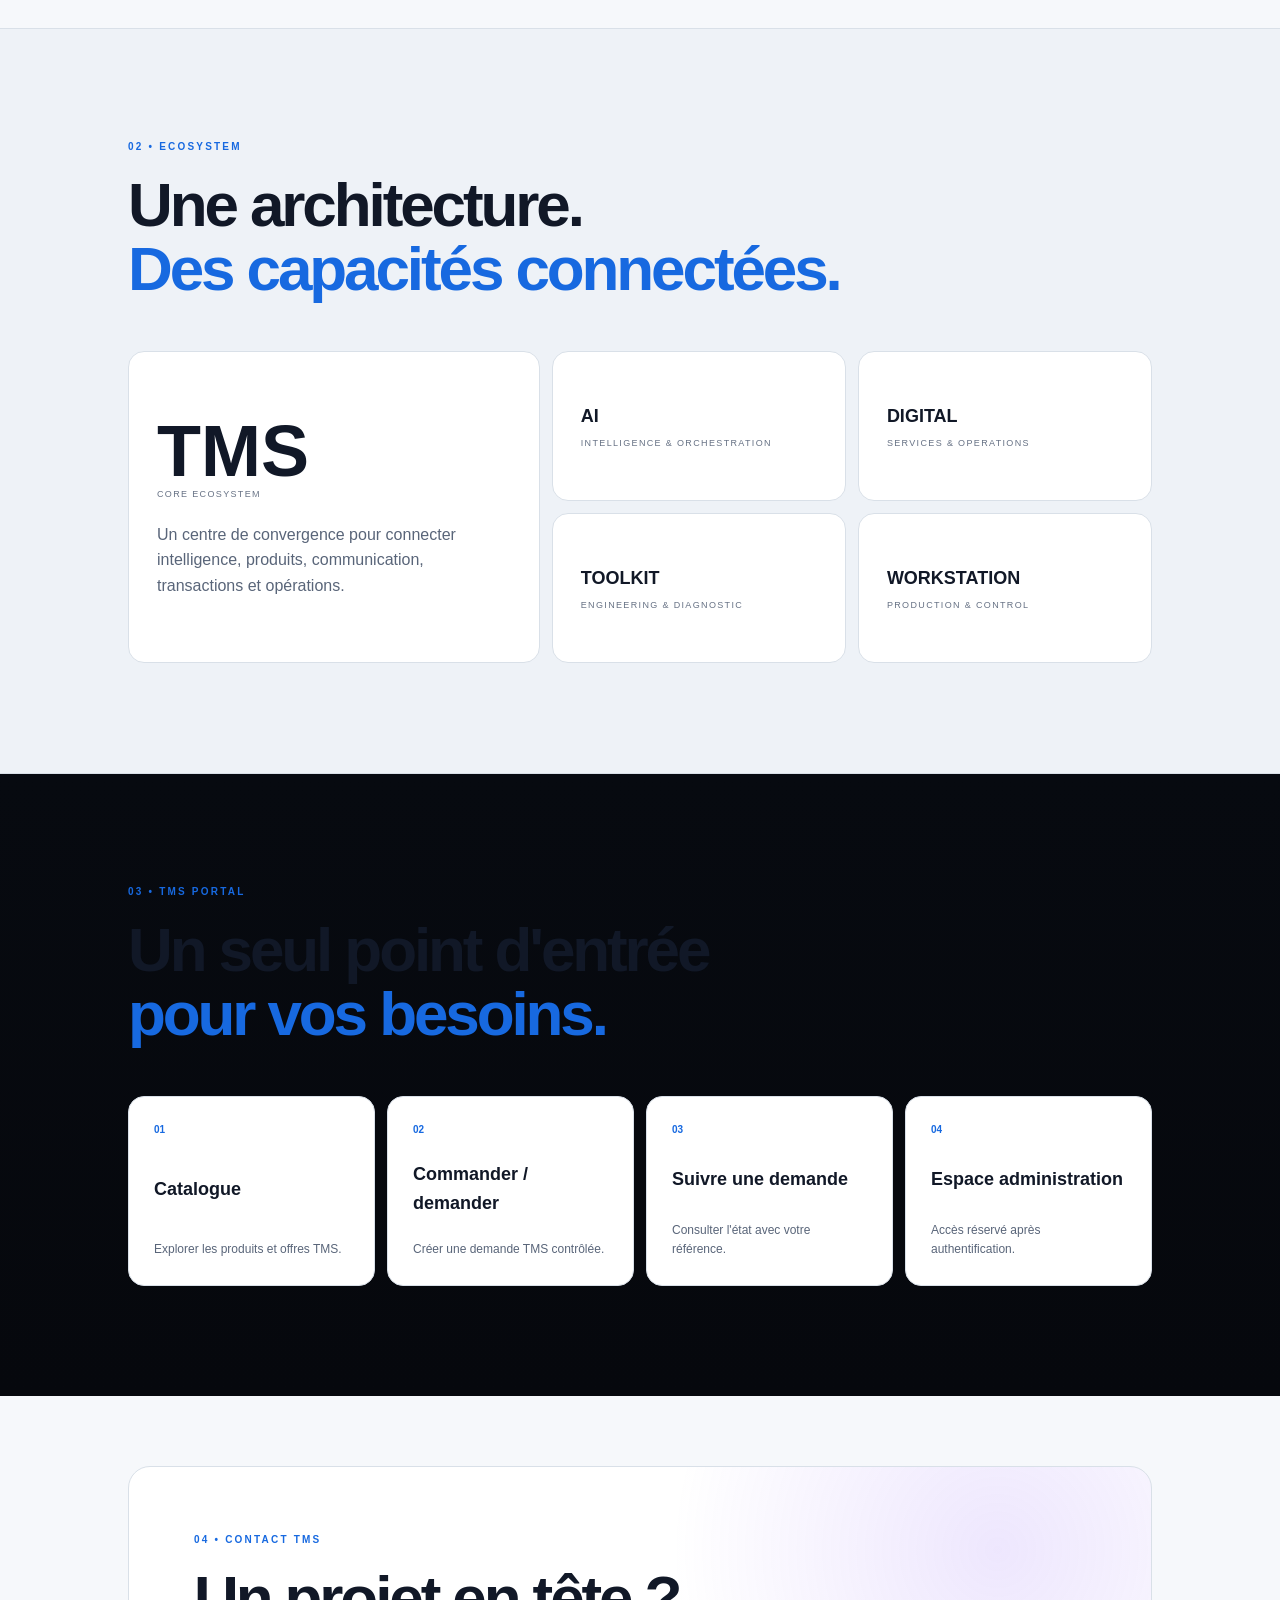
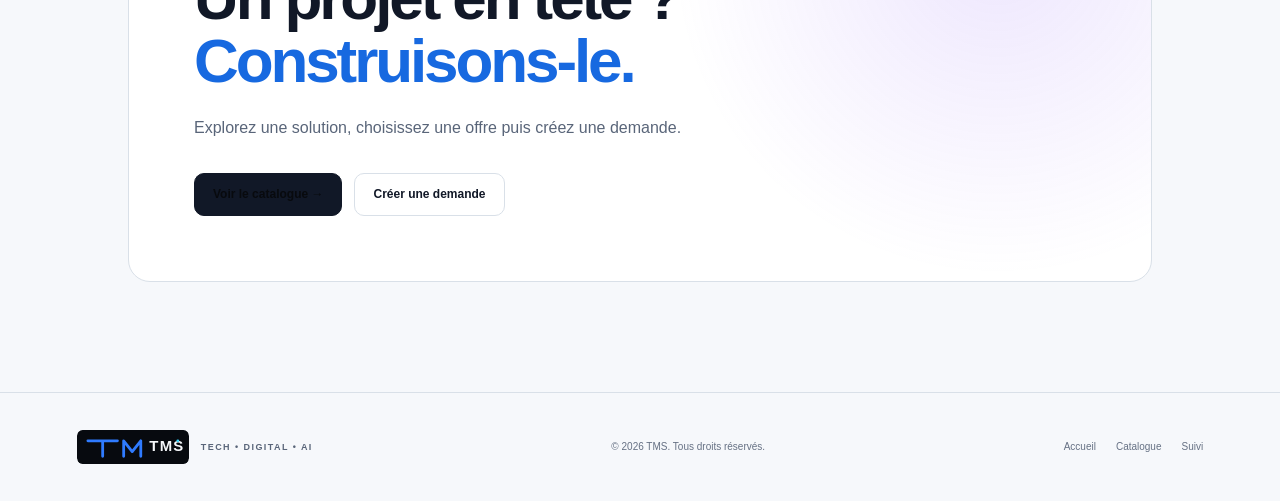
==== commit 4094899f: "Repair website encoding and align TMS visual identity" ====
--- a/index.html
+++ b/index.html
@@ -2,26 +2,26 @@
 <html lang="fr">
 <head>
 <meta charset="utf-8"><meta name="viewport" content="width=device-width,initial-scale=1">
-<meta name="description" content="TMS â€” Intelligence, Execution, Business & Control.">
-<title>TMS â€” Official Technology Ecosystem</title>
+<meta name="description" content="TMS — Intelligence, Execution, Business & Control.">
+<title>TMS — Official Technology Ecosystem</title>
 <link rel="icon" href="assets/brand/tms-logo.svg" type="image/svg+xml"><link rel="stylesheet" href="css/style.css">
 </head>
 <body>
-<header class="topbar"><a class="brand" href="#accueil"><img class="brand-logo" src="assets/brand/tms-logo.svg" alt="TMS"><small>TECH â€¢ DIGITAL â€¢ AI</small></a><nav><a href="#solutions">Solutions</a><a href="#ecosystem">Ã‰cosystÃ¨me</a><a href="catalog.html">Catalogue</a><a href="#contact">Contact</a></nav><div style="display:flex;gap:8px;align-items:center"><a class="nav-cta" href="login.html">Connexion</a><a class="nav-cta" href="catalog.html">Catalogue TMS</a></div></header>
+<header class="topbar"><a class="brand" href="#accueil"><img class="brand-logo" src="assets/brand/tms-logo.svg" alt="TMS"><small>TECH • DIGITAL • AI</small></a><nav><a href="#solutions">Solutions</a><a href="#ecosystem">Écosystème</a><a href="catalog.html">Catalogue</a><a href="#contact">Contact</a></nav><div style="display:flex;gap:8px;align-items:center"><a class="nav-cta" href="login.html">Connexion</a><a class="nav-cta" href="catalog.html">Catalogue TMS</a></div></header>
 <main>
-<section id="accueil" class="hero"><div class="hero-copy"><p class="eyebrow">TMS OFFICIAL â€¢ NEXT GENERATION</p><h1>La technologie<br><em>en action.</em></h1><p class="lead">TMS rÃ©unit intelligence artificielle, solutions digitales, engineering et commerce dans un Ã©cosystÃ¨me conÃ§u pour transformer une idÃ©e en opÃ©ration.</p><div class="actions"><a class="btn primary" href="catalog.html">DÃ©couvrir TMS â†’</a><a class="btn ghost" href="#solutions">Voir les solutions</a></div><div class="status"><span></span>TMS â€¢ INTELLIGENCE + EXECUTION + BUSINESS + CONTROL</div></div><div class="orb"><div class="orb-core">TMS</div><div class="ring r1"></div><div class="ring r2"></div><div class="ring r3"></div></div></section>
+<section id="accueil" class="hero"><div class="hero-copy"><p class="eyebrow">TMS OFFICIAL • NEXT GENERATION</p><h1>La technologie<br><em>en action.</em></h1><p class="lead">TMS réunit intelligence artificielle, solutions digitales, engineering et commerce dans un écosystème conçu pour transformer une idée en opération.</p><div class="actions"><a class="btn primary" href="catalog.html">Découvrir TMS →</a><a class="btn ghost" href="#solutions">Voir les solutions</a></div><div class="status"><span></span>TMS • INTELLIGENCE + EXECUTION + BUSINESS + CONTROL</div></div><div class="orb"><div class="orb-core">TMS</div><div class="ring r1"></div><div class="ring r2"></div><div class="ring r3"></div></div></section>
 <section class="ticker"><span>AI</span><span>DIGITAL</span><span>TOOLKIT</span><span>WORKSTATION</span><span>COMMERCE</span><span>CONTROL</span></section>
-<section id="solutions" class="section"><div class="section-head"><p class="eyebrow">01 â€¢ SOLUTIONS</p><h2>DÃ©couvrez les piliers<br><em>de l'Ã©cosystÃ¨me.</em></h2></div><div class="cards product-grid">
-<article class="card featured product-card"><span class="num">01</span><div class="icon">âœ¦</div><h3>TMS AI</h3><p>AI Operating System pour comprendre, planifier, orchestrer, exÃ©cuter, vÃ©rifier et optimiser.</p><button class="btn ghost preview-btn" data-product="ai">AperÃ§u â†’</button></article>
-<article class="card product-card"><span class="num">02</span><div class="icon">â—‡</div><h3>TMS DIGITAL</h3><p>ERP et opÃ©rations digitales pour gÃ©rer les activitÃ©s, clients, ventes et services.</p><button class="btn ghost preview-btn" data-product="digital">AperÃ§u â†’</button></article>
-<article class="card product-card"><span class="num">03</span><div class="icon">âŒ˜</div><h3>TMS TOOLKIT</h3><p>Plateforme technique pour diagnostic, ADB/Fastboot, firmware, flashing, recovery et engineering.</p><button class="btn ghost preview-btn" data-product="toolkit">AperÃ§u â†’</button></article>
-<article class="card product-card"><span class="num">04</span><div class="icon">â–£</div><h3>TMS WORKSTATION</h3><p>Cockpit central de production, build, release, documentation, archive et recovery.</p><button class="btn ghost preview-btn" data-product="workstation">AperÃ§u â†’</button></article>
+<section id="solutions" class="section"><div class="section-head"><p class="eyebrow">01 • SOLUTIONS</p><h2>Découvrez les piliers<br><em>de l'écosystème.</em></h2></div><div class="cards product-grid">
+<article class="card featured product-card"><span class="num">01</span><div class="icon">✦</div><h3>TMS AI</h3><p>AI Operating System pour comprendre, planifier, orchestrer, exécuter, vérifier et optimiser.</p><button class="btn ghost preview-btn" data-product="ai">Aperçu →</button></article>
+<article class="card product-card"><span class="num">02</span><div class="icon">◇</div><h3>TMS DIGITAL</h3><p>ERP et opérations digitales pour gérer les activités, clients, ventes et services.</p><button class="btn ghost preview-btn" data-product="digital">Aperçu →</button></article>
+<article class="card product-card"><span class="num">03</span><div class="icon">⌘</div><h3>TMS TOOLKIT</h3><p>Plateforme technique pour diagnostic, ADB/Fastboot, firmware, flashing, recovery et engineering.</p><button class="btn ghost preview-btn" data-product="toolkit">Aperçu →</button></article>
+<article class="card product-card"><span class="num">04</span><div class="icon">▣</div><h3>TMS WORKSTATION</h3><p>Cockpit central de production, build, release, documentation, archive et recovery.</p><button class="btn ghost preview-btn" data-product="workstation">Aperçu →</button></article>
 </div></section>
-<section id="ecosystem" class="section dark-section"><div class="section-head"><p class="eyebrow">02 â€¢ ECOSYSTEM</p><h2>Une architecture.<br><em>Des capacitÃ©s connectÃ©es.</em></h2></div><div class="ecosystem-grid"><div class="eco-main"><strong>TMS</strong><span>CORE ECOSYSTEM</span><p>Un centre de convergence pour connecter intelligence, produits, communication, transactions et opÃ©rations.</p></div><div class="eco-item"><b>AI</b><span>INTELLIGENCE & ORCHESTRATION</span></div><div class="eco-item"><b>DIGITAL</b><span>SERVICES & OPERATIONS</span></div><div class="eco-item"><b>TOOLKIT</b><span>ENGINEERING & DIAGNOSTIC</span></div><div class="eco-item"><b>WORKSTATION</b><span>PRODUCTION & CONTROL</span></div></div></section>
-<section class="section portal"><div class="section-head"><p class="eyebrow">03 â€¢ TMS PORTAL</p><h2>Un seul point d'entrÃ©e<br><em>pour vos besoins.</em></h2></div><div class="portal-grid"><a class="portal-card" href="catalog.html"><b>01</b><strong>Catalogue</strong><span>Explorer les produits et offres TMS.</span></a><a class="portal-card" href="request.html"><b>02</b><strong>Commander / demander</strong><span>CrÃ©er une demande TMS contrÃ´lÃ©e.</span></a><a class="portal-card" href="status.html"><b>03</b><strong>Suivre une demande</strong><span>Consulter l'Ã©tat avec votre rÃ©fÃ©rence.</span></a><a class="portal-card" href="admin.html"><b>04</b><strong>Espace administration</strong><span>AccÃ¨s rÃ©servÃ© aprÃ¨s authentification.</span></a></div></section>
-<section id="contact" class="contact section"><div class="contact-box"><p class="eyebrow">04 â€¢ CONTACT TMS</p><h2>Un projet en tÃªte ?<br><em>Construisons-le.</em></h2><p>Explorez une solution, choisissez une offre puis crÃ©ez une demande.</p><div class="actions"><a class="btn primary" href="catalog.html">Voir le catalogue â†’</a><a class="btn ghost" href="request.html">CrÃ©er une demande</a></div></div></section>
+<section id="ecosystem" class="section dark-section"><div class="section-head"><p class="eyebrow">02 • ECOSYSTEM</p><h2>Une architecture.<br><em>Des capacités connectées.</em></h2></div><div class="ecosystem-grid"><div class="eco-main"><strong>TMS</strong><span>CORE ECOSYSTEM</span><p>Un centre de convergence pour connecter intelligence, produits, communication, transactions et opérations.</p></div><div class="eco-item"><b>AI</b><span>INTELLIGENCE & ORCHESTRATION</span></div><div class="eco-item"><b>DIGITAL</b><span>SERVICES & OPERATIONS</span></div><div class="eco-item"><b>TOOLKIT</b><span>ENGINEERING & DIAGNOSTIC</span></div><div class="eco-item"><b>WORKSTATION</b><span>PRODUCTION & CONTROL</span></div></div></section>
+<section class="section portal"><div class="section-head"><p class="eyebrow">03 • TMS PORTAL</p><h2>Un seul point d'entrée<br><em>pour vos besoins.</em></h2></div><div class="portal-grid"><a class="portal-card" href="catalog.html"><b>01</b><strong>Catalogue</strong><span>Explorer les produits et offres TMS.</span></a><a class="portal-card" href="request.html"><b>02</b><strong>Commander / demander</strong><span>Créer une demande TMS contrôlée.</span></a><a class="portal-card" href="status.html"><b>03</b><strong>Suivre une demande</strong><span>Consulter l'état avec votre référence.</span></a><a class="portal-card" href="admin.html"><b>04</b><strong>Espace administration</strong><span>Accès réservé après authentification.</span></a></div></section>
+<section id="contact" class="contact section"><div class="contact-box"><p class="eyebrow">04 • CONTACT TMS</p><h2>Un projet en tête ?<br><em>Construisons-le.</em></h2><p>Explorez une solution, choisissez une offre puis créez une demande.</p><div class="actions"><a class="btn primary" href="catalog.html">Voir le catalogue →</a><a class="btn ghost" href="request.html">Créer une demande</a></div></div></section>
 </main>
-<div id="productModal" class="product-modal" aria-hidden="true"><div class="product-modal-panel"><button id="closeProduct" class="modal-close" aria-label="Fermer">Ã—</button><p id="modalEyebrow" class="eyebrow"></p><h2 id="modalTitle"></h2><p id="modalText" class="lead"></p><div id="modalFeatures" class="feature-list"></div><div class="actions"><a class="btn primary" href="catalog.html">Voir les offres â†’</a><a class="btn ghost" href="request.html">Demander â†’</a></div></div></div>
-<footer><div class="brand"><img class="brand-logo" src="assets/brand/tms-logo.svg" alt="TMS"><small>TECH â€¢ DIGITAL â€¢ AI</small></div><p>Â© 2026 TMS. Tous droits rÃ©servÃ©s.</p><div><a href="#accueil">Accueil</a><a href="catalog.html">Catalogue</a><a href="status.html">Suivi</a></div></footer>
+<div id="productModal" class="product-modal" aria-hidden="true"><div class="product-modal-panel"><button id="closeProduct" class="modal-close" aria-label="Fermer">×</button><p id="modalEyebrow" class="eyebrow"></p><h2 id="modalTitle"></h2><p id="modalText" class="lead"></p><div id="modalFeatures" class="feature-list"></div><div class="actions"><a class="btn primary" href="catalog.html">Voir les offres →</a><a class="btn ghost" href="request.html">Demander →</a></div></div></div>
+<footer><div class="brand"><img class="brand-logo" src="assets/brand/tms-logo.svg" alt="TMS"><small>TECH • DIGITAL • AI</small></div><p>© 2026 TMS. Tous droits réservés.</p><div><a href="#accueil">Accueil</a><a href="catalog.html">Catalogue</a><a href="status.html">Suivi</a></div></footer>
 <script src="js/app.js"></script><script src="js/product-preview.js"></script>
 <script src="js/theme.js"></script></body></html>
